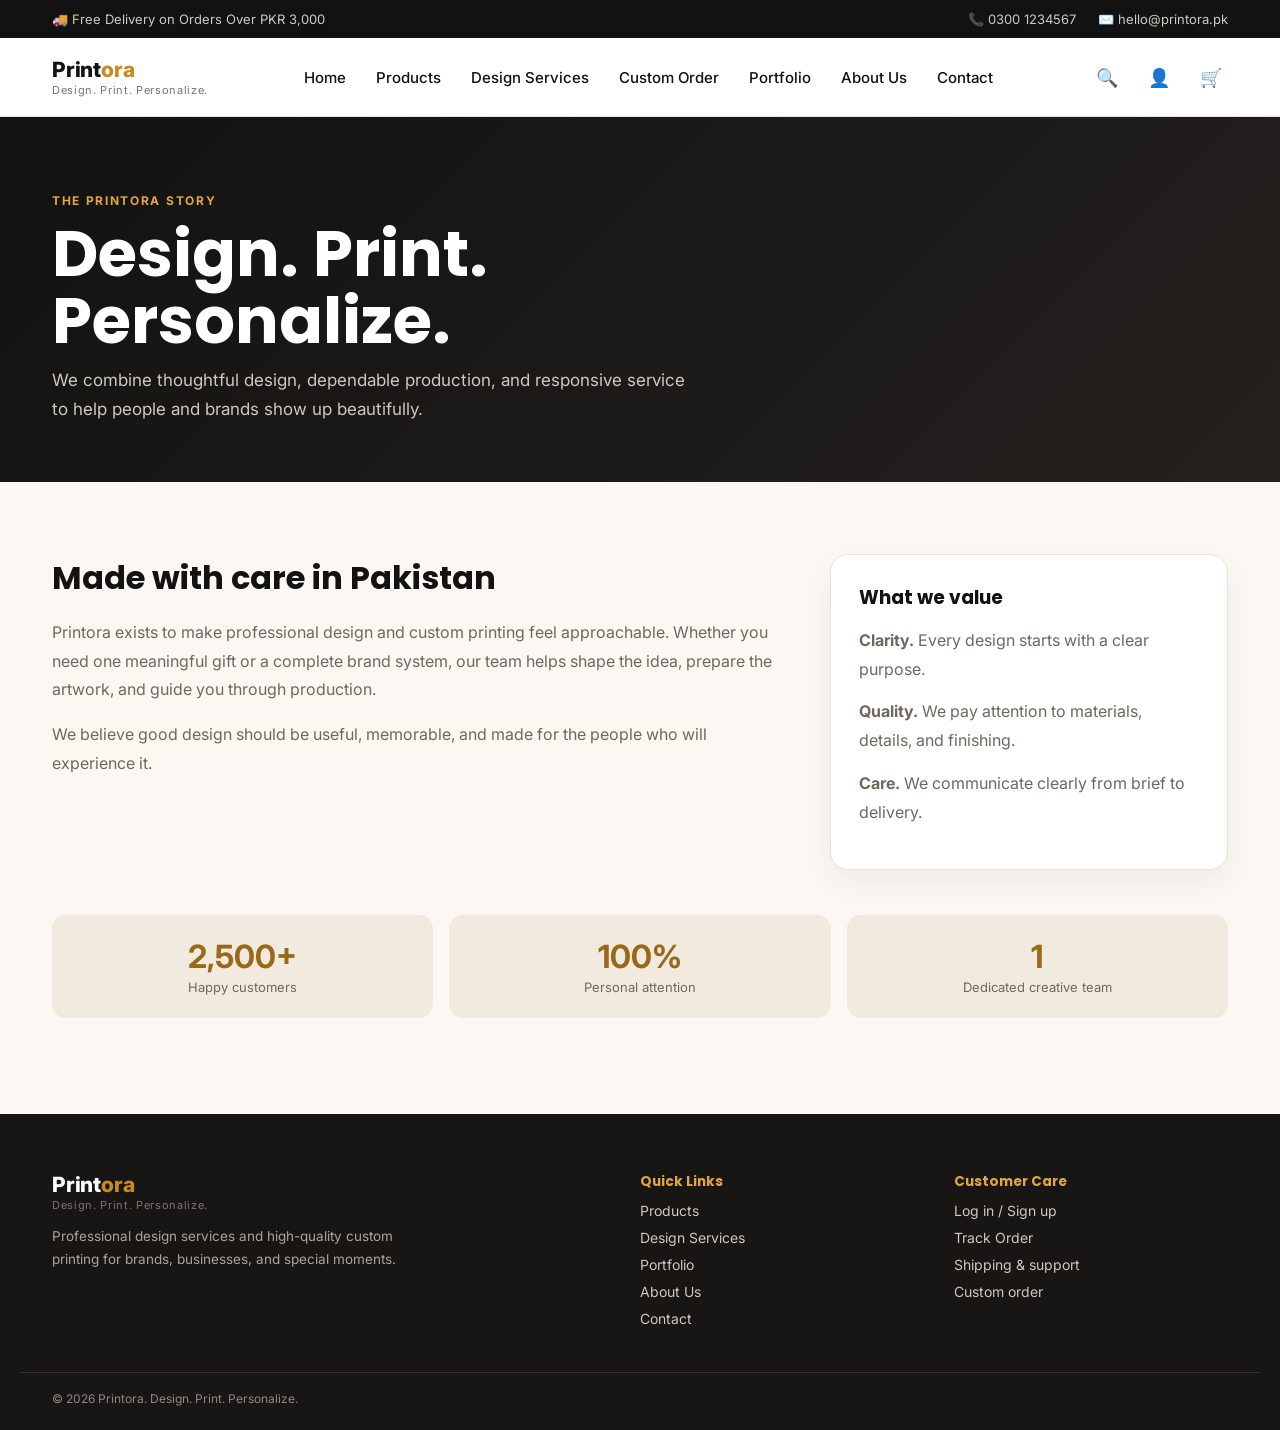
==== about.html @ 0c88cbbe "Initial commit" ====
<!doctype html><html lang="en"><head><meta charset="UTF-8"><meta name="viewport" content="width=device-width, initial-scale=1.0"><meta name="description" content="Learn about Printora and our approach to design, printing, and personalized products."><title>About Us | Printora</title><link rel="stylesheet" href="styles.css"></head><body><div class="topbar"><div class="wrap"><div>🚚 Free Delivery on Orders Over PKR 3,000</div><div class="right"><a href="tel:+923001234567">📞 0300 1234567</a><a href="mailto:hello@printora.pk">✉️ hello@printora.pk</a></div></div></div>
<header><div class="wrap header-inner"><a class="brand" href="index.html"><div class="name">Print<span class="accent">ora</span></div><div class="tag">Design. Print. Personalize.</div></a><nav class="mainnav" id="mainNav"><a href="index.html">Home</a><a href="products.html">Products</a><a href="services.html">Design Services</a><a href="index.html#custom-order">Custom Order</a><a href="portfolio.html">Portfolio</a><a href="about.html">About Us</a><a href="contact.html">Contact</a></nav><div class="header-icons"><a class="icon-btn" href="products.html" aria-label="Browse products">🔍</a><a class="icon-btn" href="account.html" aria-label="Account">👤</a><a class="icon-btn" href="index.html#cartDrawer" aria-label="Cart">🛒</a></div><button class="hamburger" type="button" id="hamburgerBtn" aria-label="Open menu" aria-expanded="false" aria-controls="mainNav">☰</button></div></header><main><section class="page-hero"><div class="wrap"><span class="eyebrow">The Printora story</span><h1>Design. Print. Personalize.</h1><p>We combine thoughtful design, dependable production, and responsive service to help people and brands show up beautifully.</p></div></section><section class="page-content"><div class="wrap"><div class="about-layout"><div><h2>Made with care in Pakistan</h2><p>Printora exists to make professional design and custom printing feel approachable. Whether you need one meaningful gift or a complete brand system, our team helps shape the idea, prepare the artwork, and guide you through production.</p><p>We believe good design should be useful, memorable, and made for the people who will experience it.</p></div><div class="values-card"><h3>What we value</h3><p><strong>Clarity.</strong> Every design starts with a clear purpose.</p><p><strong>Quality.</strong> We pay attention to materials, details, and finishing.</p><p><strong>Care.</strong> We communicate clearly from brief to delivery.</p></div></div><div class="stats-row"><div><strong>2,500+</strong><span>Happy customers</span></div><div><strong>100%</strong><span>Personal attention</span></div><div><strong>1</strong><span>Dedicated creative team</span></div></div></div></section></main><footer><div class="wrap footer-grid"><div><a class="brand" href="index.html"><div class="name">Print<span class="accent">ora</span></div><div class="tag">Design. Print. Personalize.</div></a><p>Professional design services and high-quality custom printing for brands, businesses, and special moments.</p></div><div><h4>Quick Links</h4><a href="products.html">Products</a><a href="services.html">Design Services</a><a href="portfolio.html">Portfolio</a><a href="about.html">About Us</a><a href="contact.html">Contact</a></div><div><h4>Customer Care</h4><a href="account.html">Log in / Sign up</a><a href="track-order.html">Track Order</a><a href="contact.html">Shipping & support</a><a href="index.html#custom-order">Custom order</a></div></div><div class="wrap footer-bottom">© 2026 Printora. Design. Print. Personalize.</div></footer><script src="nav.js" defer></script><script src="script.js" defer></script></body></html>
---- styles.css ----
@import url('https://fonts.googleapis.com/css2?family=Poppins:wght@500;600;700;800&family=Inter:wght@400;500;600&display=swap');

  :root{
    --black:#121212;
    --black-soft:#1c1a17;
    --gold:#E3A63E;
    --gold-deep:#C98A1F;
    --cream:#FBF8F3;
    --panel:#F3EFE8;
    --grey:#7A756C;
    --line:#E7E1D6;
    --green:#1E9E6B;
    --orange:#F0782E;
  }
  *{box-sizing:border-box;}
  body{margin:0;background:var(--cream);color:var(--black);font-family:'Inter',sans-serif;-webkit-font-smoothing:antialiased;}
  h1,h2,h3,h4,.display{font-family:'Poppins',sans-serif;margin:0;font-weight:700;}
  a{text-decoration:none;color:inherit;}
  img{max-width:100%;display:block;}
  .wrap{max-width:1240px;margin:0 auto;padding:0 32px;}
  ul{list-style:none;margin:0;padding:0;}

  /* --- placeholder "photo" surface: used everywhere a real product photo would sit --- */
  .photo{
    background:
      radial-gradient(circle at 30% 20%, rgba(227,166,62,0.10), transparent 60%),
      repeating-linear-gradient(135deg, rgba(18,18,18,0.045) 0 2px, transparent 2px 16px),
      #EFE9DD;
    display:flex;align-items:center;justify-content:center;
    position:relative; overflow:hidden;
  }
  .photo .emoji{font-size:44%;filter:drop-shadow(0 6px 10px rgba(0,0,0,0.18));}
  .photo svg{width:46%;height:46%;filter:drop-shadow(0 6px 10px rgba(0,0,0,0.18));}
  .photo img{width:100%;height:100%;object-fit:cover;display:block;}
  .ci-photo svg{width:60%;height:60%;}
  .ci-photo img{width:100%;height:100%;object-fit:cover;border-radius:10px;}
  .sr-item .sr-icon svg{width:20px;height:20px;vertical-align:-4px;margin-right:6px;}
  .sr-item .sr-icon img{width:20px;height:20px;object-fit:cover;border-radius:4px;vertical-align:-4px;margin-right:6px;}
  .photo-credit{position:absolute;bottom:2px;right:4px;font-size:8px;color:rgba(0,0,0,0.35);background:rgba(255,255,255,0.6);padding:0 3px;border-radius:3px;}

  .btn{display:inline-flex;align-items:center;gap:8px;padding:14px 26px;border-radius:30px;font-weight:600;font-size:15px;font-family:'Inter';cursor:pointer;border:2px solid transparent;transition:transform .15s ease,opacity .15s ease;}
  .btn:active{transform:translateY(1px);}
  .btn-gold{background:var(--gold);color:var(--black);}
  .btn-gold:hover{background:var(--gold-deep);}
  .btn-ghost-dark{border-color:rgba(255,255,255,0.7);color:#fff;}
  .btn-ghost-dark:hover{background:rgba(255,255,255,0.12);}
  .btn-line{border-color:var(--black);color:var(--black); padding:11px 22px; border-radius:8px; font-size:14px;}
  .btn-line:hover{background:var(--black);color:#fff;}

  /* ---------- top utility bar ---------- */
  .topbar{background:var(--black);color:#cfcac0;font-size:13px;}
  .topbar .wrap{display:flex;justify-content:space-between;align-items:center;height:38px;}
  .topbar .left{display:flex;gap:6px;align-items:center;}
  .topbar .right{display:flex;gap:22px;align-items:center;}
  .topbar .right .social{display:flex;gap:12px;margin-left:6px;}
  .topbar .right span{opacity:.9;}

  /* ---------- header ---------- */
  header{background:#fff;border-bottom:1px solid var(--line);position:sticky;top:0;z-index:40;}
  .header-inner{display:flex;align-items:center;justify-content:space-between;height:78px;}
  .brand .name{font-size:21px;font-weight:800;letter-spacing:-0.01em;}
  .brand .name .accent{color:var(--gold-deep);}
  .brand .tag{font-size:11px;color:var(--grey);letter-spacing:0.06em;margin-top:1px;}
  nav.mainnav{display:flex;gap:30px;align-items:center;font-size:15px;font-weight:500;}
  nav.mainnav a.active{color:var(--gold-deep);padding-bottom:22px;border-bottom:2px solid var(--gold-deep);}
  nav.mainnav a:hover{color:var(--gold-deep);}
  .header-icons{display:flex;gap:18px;align-items:center;font-size:18px;}
  .icon-btn{background:none;border:none;font-size:18px;cursor:pointer;padding:6px;font-family:inherit;position:relative;color:var(--black);}
  .cart-dot{position:relative;}
  #cartCount{position:absolute;top:-4px;right:-6px;background:var(--gold);color:var(--black);font-size:10px;font-weight:700;min-width:16px;height:16px;padding:0 3px;border-radius:50%;display:flex;align-items:center;justify-content:center;font-family:'Inter';}
  .hamburger{display:none;background:none;border:2px solid var(--black);border-radius:8px;width:38px;height:38px;font-size:17px;cursor:pointer;}

  /* ---------- mobile nav drawer ---------- */
  nav.mainnav.mobile-open{display:flex;flex-direction:column;position:absolute;top:100%;left:0;right:0;background:#fff;padding:18px 32px 26px;border-bottom:1px solid var(--line);gap:16px;box-shadow:0 12px 24px rgba(0,0,0,0.08);}
  nav.mainnav.mobile-open a.active{border-bottom:none;padding-bottom:0;}

  /* ---------- search overlay ---------- */
  .search-overlay{position:fixed;inset:0;background:rgba(18,18,18,0.55);z-index:70;display:none;align-items:flex-start;justify-content:center;padding-top:12vh;}
  .search-overlay.open{display:flex;}
  .search-box{background:#fff;border-radius:14px;padding:22px;width:min(560px,90vw);}
  .search-box input{width:100%;border:2px solid var(--line);border-radius:8px;padding:12px 14px;font-size:15px;font-family:'Inter';outline:none;}
  .search-box input:focus{border-color:var(--gold);}
  .search-results{margin-top:14px;max-height:260px;overflow-y:auto;}
  .search-results .sr-item{display:flex;justify-content:space-between;padding:10px 4px;border-bottom:1px solid var(--line);font-size:14px;}
  .search-results .sr-empty{color:var(--grey);font-size:13.5px;padding:10px 4px;}
  .search-close{float:right;background:none;border:none;font-size:20px;cursor:pointer;line-height:1;}

  /* ---------- user dropdown ---------- */
  .user-wrap{position:relative;}
  .user-dropdown{position:absolute;top:calc(100% + 12px);right:0;background:#fff;border:1px solid var(--line);border-radius:10px;box-shadow:0 12px 24px rgba(0,0,0,0.1);width:170px;padding:8px;display:none;z-index:60;}
  .user-dropdown.open{display:block;}
  .user-dropdown a{display:block;padding:9px 10px;border-radius:6px;font-size:14px;}
  .user-dropdown a:hover{background:var(--panel);}

  /* ---------- cart drawer ---------- */
  .cart-overlay-bg{position:fixed;inset:0;background:rgba(18,18,18,0.5);z-index:70;opacity:0;pointer-events:none;transition:opacity .2s ease;}
  .cart-overlay-bg.open{opacity:1;pointer-events:auto;}
  .cart-drawer{position:fixed;top:0;right:0;bottom:0;width:min(380px,92vw);background:#fff;z-index:71;transform:translateX(100%);transition:transform .25s ease;display:flex;flex-direction:column;}
  .cart-drawer.open{transform:translateX(0);}
  .cart-head{display:flex;justify-content:space-between;align-items:center;padding:20px 22px;border-bottom:1px solid var(--line);}
  .cart-head h3{font-size:18px;}
  .cart-close{background:none;border:none;font-size:20px;cursor:pointer;}
  .cart-body{flex:1;overflow-y:auto;padding:16px 22px;}
  .cart-empty{color:var(--grey);font-size:14px;text-align:center;margin-top:40px;}
  .cart-item{display:flex;gap:12px;padding:14px 0;border-bottom:1px solid var(--line);align-items:center;}
  .cart-item .ci-photo{width:52px;height:52px;border-radius:10px;flex:none;}
  .cart-item .ci-photo .emoji{font-size:22px;}
  .cart-item .ci-info{flex:1;}
  .cart-item .ci-info h4{font-size:13.5px;margin-bottom:3px;}
  .cart-item .ci-info .ci-price{font-size:12.5px;color:var(--gold-deep);font-weight:700;font-family:'Poppins';}
  .qty-ctrl{display:flex;align-items:center;gap:8px;margin-top:6px;}
  .qty-ctrl button{width:22px;height:22px;border-radius:50%;border:1px solid var(--black);background:none;cursor:pointer;font-size:13px;line-height:1;}
  .qty-ctrl span{font-size:13px;min-width:14px;text-align:center;}
  .ci-remove{background:none;border:none;color:var(--grey);cursor:pointer;font-size:16px;}
  .cart-foot{border-top:1px solid var(--line);padding:18px 22px 22px;}
  .cart-subtotal{display:flex;justify-content:space-between;font-size:15px;font-weight:700;margin-bottom:14px;font-family:'Poppins';}

  .add-cart-btn{width:100%;margin-top:8px;background:var(--black);color:#fff;border:none;border-radius:8px;padding:9px 0;font-size:12.5px;font-weight:600;cursor:pointer;font-family:'Inter';}
  .add-cart-btn:hover{background:var(--gold-deep);}

  .toast{position:fixed;bottom:96px;right:24px;background:var(--black);color:#fff;padding:13px 20px;border-radius:10px;font-size:13.5px;z-index:80;opacity:0;transform:translateY(10px);transition:opacity .2s ease,transform .2s ease;pointer-events:none;}
  .toast.show{opacity:1;transform:translateY(0);}

  .carousel-arrows{display:flex;gap:10px;}
  .carousel-arrows .arrow-btn{background:none;cursor:pointer;}
  .carousel-arrows .arrow-btn:hover{background:var(--black);color:#fff;}

  /* ---------- hero ---------- */
  .hero{background:var(--black);color:#fff;}
  .hero-inner{display:grid;grid-template-columns:1fr 1.05fr;gap:40px;align-items:center;padding:64px 0;}
  .hero h1{font-size:clamp(38px,4.6vw,54px);line-height:1.08;}
  .hero h1 .script{font-family:'Poppins';font-style:italic;font-weight:600;color:var(--gold);display:block;}
  .hero h1 .gold{color:var(--gold);}
  .hero p.lede{color:#c6c1b8;font-size:16px;line-height:1.65;max-width:46ch;margin:20px 0 30px;}
  .hero-actions{display:flex;gap:14px;flex-wrap:wrap;margin-bottom:30px;}
  .trust-row{display:flex;align-items:center;gap:14px;}
  .avatars{display:flex;}
  .avatars span{width:34px;height:34px;border-radius:50%;border:2px solid var(--black);background:linear-gradient(135deg,#8a8578,#4d4a42);margin-left:-10px;display:flex;align-items:center;justify-content:center;font-size:14px;}
  .avatars span:first-child{margin-left:0;}
  .trust-text{font-size:13px;color:#c6c1b8;line-height:1.4;}
  .trust-text b{color:#fff;}

  .hero-collage{position:relative;height:400px;}
  .hero-collage .item{position:absolute;border-radius:14px;box-shadow:0 14px 30px rgba(0,0,0,0.35);}
  .hc1{width:34%;height:78%;left:2%;top:10%;transform:rotate(-3deg);}
  .hc2{width:30%;height:44%;right:4%;top:0;transform:rotate(2deg);}
  .hc3{width:26%;height:34%;left:16%;bottom:0;transform:rotate(3deg);}
  .hc4{width:30%;height:50%;right:2%;bottom:2%;transform:rotate(-2deg);}

  /* ---------- section shells ---------- */
  section{padding:70px 0;}
  .section-head{text-align:center;margin-bottom:40px;position:relative;}
  .section-head h2{font-size:clamp(26px,3vw,34px);display:inline-block;position:relative;padding-bottom:14px;}
  .section-head h2::after{content:"";position:absolute;left:50%;bottom:0;transform:translateX(-50%);width:46px;height:3px;background:var(--gold);}
  .section-head.left{text-align:left;}
  .section-head.left h2::after{left:0;transform:none;}
  .row-between{display:flex;justify-content:space-between;align-items:center;margin-bottom:30px;flex-wrap:wrap;gap:14px;}

  /* ---------- categories ---------- */
  .cat-scroll{display:flex;gap:20px;overflow-x:auto;scroll-snap-type:x mandatory;scrollbar-width:none;}
  .cat-scroll::-webkit-scrollbar{display:none;}
  .cat-item{text-align:center;flex:0 0 130px;scroll-snap-align:start;cursor:pointer;}
  .cat-item .photo{width:100%;aspect-ratio:1/1;border-radius:16px;margin-bottom:12px;border:1px solid var(--line);}
  .cat-item .label{font-size:14px;font-weight:600;}
  .dots{display:flex;justify-content:center;gap:7px;margin-top:30px;}
  .dots span{width:7px;height:7px;border-radius:50%;background:var(--line);cursor:pointer;display:block;}
  .dots span.on{background:var(--gold-deep);width:20px;border-radius:4px;}

  /* ---------- best sellers ---------- */
  .best{background:var(--panel);}
  .prod-scroll{display:flex;gap:18px;overflow-x:auto;scroll-snap-type:x mandatory;scrollbar-width:none;}
  .prod-scroll::-webkit-scrollbar{display:none;}
  .prod-card{background:#fff;border-radius:14px;overflow:hidden;border:1px solid var(--line);position:relative;flex:0 0 200px;scroll-snap-align:start;}
  .prod-card .photo{aspect-ratio:1/1;}
  .badge{position:absolute;top:10px;left:10px;font-size:10.5px;font-weight:700;color:#fff;padding:4px 9px;border-radius:20px;letter-spacing:0.02em;}
  .badge.orange{background:var(--orange);}
  .badge.green{background:var(--green);}
  .prod-info{padding:14px 14px 16px;}
  .prod-info h4{font-size:14.5px;font-weight:600;margin-bottom:3px;}
  .prod-info .sub{font-size:12px;color:var(--grey);margin-bottom:8px;}
  .prod-info .price{font-family:'Poppins';font-weight:700;color:var(--gold-deep);font-size:15px;}
  .arrow-btn{width:38px;height:38px;border-radius:50%;border:1.5px solid var(--black);display:flex;align-items:center;justify-content:center;font-size:16px;}

  /* ---------- services ---------- */
  .svc-grid{display:grid;grid-template-columns:repeat(4,1fr);gap:20px;}
  .svc-card{border:1px solid var(--line);border-radius:14px;padding:26px 20px;text-align:center;background:#fff;}
  .svc-card .ic{width:52px;height:52px;border-radius:50%;background:var(--panel);display:flex;align-items:center;justify-content:center;font-size:24px;margin:0 auto 16px;}
  .svc-card h4{font-size:15.5px;margin-bottom:5px;}
  .svc-card p{font-size:12.5px;color:var(--grey);line-height:1.4;}
  .center-btn{text-align:center;margin-top:36px;}

  /* ---------- how it works + promo ---------- */
  .how-wrap{background:var(--panel);}
  .how-grid{display:grid;grid-template-columns:1.7fr 1fr;gap:34px;align-items:stretch;}
  .steps{display:flex;justify-content:space-between;position:relative;}
  .steps::before{content:"";position:absolute;top:26px;left:26px;right:26px;height:2px;background-image:linear-gradient(to right, var(--grey) 0 6px, transparent 6px 14px);background-size:14px 2px;opacity:.5;}
  .step{position:relative;text-align:center;width:19%;}
  .step .circ{width:52px;height:52px;border-radius:50%;background:#fff;border:2px solid var(--black);display:flex;align-items:center;justify-content:center;font-size:20px;margin:0 auto 14px;position:relative;z-index:1;}
  .step h4{font-size:13.5px;margin-bottom:4px;}
  .step p{font-size:11.5px;color:var(--grey);line-height:1.35;}

  .promo{background:var(--black);color:#fff;border-radius:16px;padding:30px;display:flex;flex-direction:column;justify-content:space-between;position:relative;overflow:hidden;}
  .promo .eyebrow{font-size:13px;color:var(--gold);font-weight:600;margin-bottom:6px;}
  .promo h3{font-size:24px;line-height:1.15;margin-bottom:14px;}
  .promo .photo{height:110px;border-radius:12px;margin:10px 0 18px;}
  .code{display:inline-block;border:1.5px dashed var(--gold);color:var(--gold);font-family:'Poppins';font-weight:700;font-size:13px;padding:8px 16px;border-radius:8px;margin-bottom:14px;}

  /* ---------- testimonials ---------- */
  .testi-grid{display:grid;grid-template-columns:repeat(3,1fr);gap:24px;}
  .testi-card{background:#fff;border:1px solid var(--line);border-radius:14px;padding:26px;}
  .stars{color:var(--gold);font-size:14px;letter-spacing:2px;margin-bottom:14px;}
  .testi-card p{font-size:14.5px;line-height:1.6;color:#3a3730;margin-bottom:18px;}
  .who{display:flex;align-items:center;gap:12px;}
  .who .av{width:38px;height:38px;border-radius:50%;background:linear-gradient(135deg,#e7c98a,#b98a3d);}
  .who .n{font-size:13.5px;font-weight:600;}
  .who .l{font-size:12px;color:var(--grey);}

  /* ---------- trust strip ---------- */
  .trust-strip{border-top:1px solid var(--line);border-bottom:1px solid var(--line);padding:34px 0;}
  .trust-grid{display:grid;grid-template-columns:repeat(4,1fr);gap:20px;}
  .trust-item{display:flex;gap:14px;align-items:flex-start;}
  .trust-item .ic{font-size:24px;}
  .trust-item h4{font-size:14.5px;margin-bottom:3px;}
  .trust-item p{font-size:12px;color:var(--grey);}

  /* ---------- footer ---------- */
  footer{background:var(--black);color:#c6c1b8;padding:60px 0 26px;font-size:13.5px;}
  .foot-grid{display:grid;grid-template-columns:1.3fr 1fr 1fr 1fr 1.2fr;gap:30px;margin-bottom:40px;}
  .foot-grid h4{color:#fff;font-size:14.5px;margin-bottom:16px;font-family:'Poppins';}
  .foot-grid a{display:block;margin-bottom:9px;color:#c6c1b8;}
  .foot-grid a:hover{color:var(--gold);}
  .foot-brand .name{color:#fff;font-size:19px;font-weight:800;margin-bottom:4px;}
  .foot-brand .tag{font-size:11px;color:#8f8a80;margin-bottom:14px;}
  .foot-brand p{line-height:1.6;color:#a29d92;margin-bottom:16px;}
  .foot-social{display:flex;gap:12px;}
  .foot-social span{width:32px;height:32px;border-radius:50%;background:#242119;display:flex;align-items:center;justify-content:center;}
  .news-input{display:flex;margin-top:10px;}
  .news-input input{flex:1;border:none;padding:11px 14px;border-radius:8px 0 0 8px;font-family:'Inter';font-size:13px;}
  .news-input button{border:none;background:var(--gold);color:var(--black);font-weight:700;padding:0 18px;border-radius:0 8px 8px 0;cursor:pointer;}
  .foot-bottom{border-top:1px solid #2a2720;padding-top:20px;display:flex;justify-content:space-between;flex-wrap:wrap;gap:12px;color:#8f8a80;font-size:12.5px;}
  .pay-icons{display:flex;gap:10px;}
  .pay-icons span{background:#242119;padding:5px 10px;border-radius:5px;font-size:11px;}

  .wa-fab{position:fixed;right:24px;bottom:24px;z-index:50;width:58px;height:58px;border-radius:50%;background:#25D366;display:flex;align-items:center;justify-content:center;box-shadow:0 8px 20px rgba(0,0,0,0.3);}
  .wa-fab svg{width:28px;height:28px;}

  @media (max-width:980px){
    nav.mainnav{display:none;}
    .hamburger{display:block;}
    .hero-inner{grid-template-columns:1fr;}
    .hero-collage{height:280px;}
    .svc-grid{grid-template-columns:repeat(2,1fr);}
    .how-grid{grid-template-columns:1fr;}
    .steps{flex-wrap:wrap;gap:18px;}
    .steps::before{display:none;}
    .step{width:45%;}
    .testi-grid{grid-template-columns:1fr;}
    .trust-grid{grid-template-columns:repeat(2,1fr);}
    .foot-grid{grid-template-columns:repeat(2,1fr);}
  }


/* ---------- optimization and accessibility refinements ---------- */
html { scroll-behavior: smooth; }
body { min-width: 320px; overflow-x: hidden; }
button, input { font: inherit; }
button:focus-visible, a:focus-visible, input:focus-visible { outline: 3px solid rgba(227,166,62,.65); outline-offset: 3px; }
header { backdrop-filter: blur(12px); background: rgba(255,255,255,.96); }
section, .trust-strip { scroll-margin-top: 84px; }
.photo { isolation: isolate; }
.photo img { aspect-ratio: 1 / 1; }
.prod-scroll { overscroll-behavior-inline: contain; }
.prod-card { display: flex; flex-direction: column; }
.prod-card .prod-info { display: flex; flex-direction: column; flex: 1; }
.prod-info .price { margin-top: auto; }
.add-cart-btn { transition: background-color .18s ease, transform .18s ease; }
.add-cart-btn:active { transform: translateY(1px); }
.sr-item { width: 100%; border: 0; background: transparent; color: inherit; text-align: left; align-items: center; cursor: pointer; }
.sr-item strong { color: var(--gold-deep); white-space: nowrap; }
.sr-icon { display: inline-flex; align-items: center; min-width: 0; }
.sr-icon img, .sr-icon svg { flex: 0 0 auto; }
.form-message { font-size: 12.5px; margin-top: 8px; min-height: 16px; }
.form-message.error { color: #e0664f; }
.form-message.success { color: #8fd6ae; }
.cart-drawer[aria-hidden="true"] { visibility: hidden; }
.cart-drawer.open[aria-hidden="false"] { visibility: visible; }
@media (max-width: 980px) {
  .wrap { padding-inline: 24px; }
  .topbar .right { gap: 10px; }
  .hero-inner { padding-block: 48px; }
  .hero-collage { max-width: 620px; width: 100%; margin-inline: auto; }
}
@media (max-width: 680px) {
  section { padding: 52px 0; }
  .wrap { padding-inline: 18px; }
  .topbar .wrap { height: auto; min-height: 38px; padding-block: 8px; }
  .topbar .right { display: none; }
  .header-inner { height: 68px; }
  .header-icons { gap: 8px; }
  .brand .tag { font-size: 10px; }
  .hero h1 { font-size: clamp(34px, 11vw, 48px); }
  .hero p.lede { font-size: 14px; }
  .hero-actions { align-items: stretch; }
  .hero-actions .btn { width: 100%; justify-content: center; }
  .hero-collage { height: 230px; }
  .svc-grid, .trust-grid, .foot-grid { grid-template-columns: 1fr; }
  .steps { display: grid; grid-template-columns: 1fr 1fr; }
  .step { width: auto; }
  .step:last-child { grid-column: 1 / -1; max-width: 50%; margin-inline: auto; }
  .section-head h2 { font-size: 27px; }
  .row-between > div:last-child { width: 100%; justify-content: space-between; }
  .row-between .btn-line { flex: 1; text-align: center; }
  .testi-grid { gap: 14px; }
  .testi-card { padding: 20px; }
  .promo { padding: 24px; }
  .foot-bottom { flex-direction: column; }
  .pay-icons { flex-wrap: wrap; }
  .wa-fab { right: 16px; bottom: 16px; width: 52px; height: 52px; }
}
@media (prefers-reduced-motion: reduce) {
  *, *::before, *::after { scroll-behavior: auto !important; transition-duration: .01ms !important; animation-duration: .01ms !important; }
}


/* ---------- custom product designer ---------- */
.section-lede { max-width: 58ch; margin: 14px auto 0; color: var(--grey); line-height: 1.6; font-size: 14px; }
.designer-section { background: #fff; }
.designer-grid { display: grid; grid-template-columns: minmax(0, 1.1fr) minmax(320px, .9fr); gap: 28px; align-items: stretch; }
.designer-preview-panel, .designer-controls { border: 1px solid var(--line); border-radius: 16px; background: var(--cream); }
.designer-preview-panel { padding: 18px; }
.designer-preview-head { display: flex; justify-content: space-between; gap: 16px; align-items: center; margin-bottom: 14px; font: 700 14px 'Poppins', sans-serif; }
.designer-preview-head span:last-child { color: var(--grey); font: 500 12px 'Inter', sans-serif; }
.designer-stage { position: relative; min-height: 420px; display: grid; place-items: center; overflow: hidden; border-radius: 12px; background: radial-gradient(circle at 50% 35%, #fff 0 22%, #f2eadc 72%); }
.designer-stage::after { content: ''; position: absolute; inset: auto 15% 12%; height: 24px; border-radius: 50%; background: rgba(18,18,18,.12); filter: blur(14px); }
.designer-stage > img { width: min(76%, 420px); max-height: 360px; object-fit: contain; mix-blend-mode: multiply; position: relative; z-index: 1; }
.designer-artboard { position: absolute; z-index: 2; left: 50%; top: 48%; width: 28%; min-width: 110px; max-width: 150px; min-height: 100px; transform: translate(-50%, -50%); display: flex; flex-direction: column; align-items: center; justify-content: center; gap: 8px; text-align: center; overflow: hidden; pointer-events: none; }
.designer-text-preview { max-width: 100%; color: #121212; font: 800 clamp(11px, 2.2vw, 19px)/1.05 'Poppins', sans-serif; overflow-wrap: anywhere; text-shadow: 0 1px 1px rgba(255,255,255,.35); }
.designer-logo { display: block; width: 54%; max-height: 58px; object-fit: contain; }
.designer-help { margin: 12px 2px 0; color: var(--grey); font-size: 12px; line-height: 1.5; }
.designer-controls { padding: 24px; display: flex; flex-direction: column; gap: 18px; }
.designer-control-group { display: grid; gap: 8px; }
.designer-control-group label { font: 700 14px 'Poppins', sans-serif; }
.designer-control-group input[type='text'], .designer-control-group select, .designer-control-group input[type='file'] { width: 100%; border: 1px solid var(--line); border-radius: 9px; background: #fff; color: var(--black); padding: 12px 13px; }
.designer-control-group input[type='file'] { padding: 9px; font-size: 13px; }
.designer-control-group small { color: var(--grey); font-size: 12px; }
.designer-field-meta { display: flex; justify-content: space-between; color: var(--grey); font-size: 12px; }
.color-row { display: flex; align-items: center; gap: 10px; }
.color-row input[type='color'] { width: 44px; height: 36px; border: 1px solid var(--line); border-radius: 8px; background: #fff; padding: 3px; cursor: pointer; }
.color-row span { color: var(--grey); font: 600 13px 'Poppins', sans-serif; text-transform: uppercase; }
.designer-actions { display: flex; gap: 10px; margin-top: auto; }
.designer-actions .btn { flex: 1; justify-content: center; }
@media (max-width: 760px) {
  .designer-grid { grid-template-columns: 1fr; }
  .designer-stage { min-height: 320px; }
  .designer-stage > img { width: min(78%, 330px); max-height: 270px; }
  .designer-artboard { width: 30%; }
}
@media (max-width: 420px) {
  .designer-preview-panel, .designer-controls { padding: 14px; }
  .designer-preview-head { align-items: flex-start; flex-direction: column; gap: 4px; }
  .designer-stage { min-height: 270px; }
  .designer-actions { flex-direction: column-reverse; }
}


/* ---------- hero product image ---------- */
.hero-collage { height: 400px; border-radius: 18px; overflow: hidden; position: relative; box-shadow: 0 18px 42px rgba(0,0,0,.34); }
.hero-image { width: 100%; height: 100%; object-fit: cover; object-position: 62% center; display: block; }
.hero-image-badge { position: absolute; left: 18px; bottom: 18px; display: grid; gap: 3px; max-width: 190px; padding: 12px 14px; border-radius: 12px; background: rgba(18,18,18,.86); color: #fff; box-shadow: 0 8px 18px rgba(0,0,0,.25); }
.hero-image-badge strong { color: var(--gold); font: 700 13px 'Poppins', sans-serif; }
.hero-image-badge span { color: #e1ddd5; font-size: 11px; line-height: 1.35; }
@media (max-width: 680px) {
  .hero-collage { height: 280px; border-radius: 14px; }
  .hero-image { object-position: 65% center; }
  .hero-image-badge { left: 12px; bottom: 12px; }
}


/* ---------- multi-page storefront ---------- */
.brand { text-decoration:none; color:inherit; }
.page-hero { padding:72px 0 58px; background:linear-gradient(135deg,#121212 0%,#24211e 100%); color:#fff; }
.page-hero .eyebrow { color:var(--gold); text-transform:uppercase; letter-spacing:.14em; font-size:12px; font-weight:700; }
.page-hero h1 { max-width:760px; margin:12px 0 12px; font-size:clamp(34px,5vw,64px); line-height:1.04; }
.page-hero p { max-width:650px; margin:0; color:#cfc8bc; font-size:17px; line-height:1.7; }
.page-content { padding:72px 0 96px; background:var(--cream,#faf8f3); }
.filter-note { display:flex; justify-content:space-between; gap:20px; align-items:center; margin-bottom:28px; padding:18px 20px; background:#fff; border:1px solid #e9e2d7; border-radius:14px; }
.filter-note span { color:#6e685e; font-size:14px; }
.products-grid { display:grid; grid-template-columns:repeat(4,minmax(0,1fr)); gap:20px; }
.page-card .photo { aspect-ratio:1/1; }
.page-card .prod-info h3 { margin:0 0 6px; font-size:17px; }
.page-card .add-cart-btn { display:inline-flex; width:auto; padding:11px 14px; text-decoration:none; }
.cta-panel { margin-top:54px; padding:34px; border-radius:18px; background:#211f1d; color:#fff; }
.cta-panel h2 { margin:0 0 10px; font-size:28px; }
.cta-panel p { color:#cfc8bc; margin:0 0 18px; }
.service-page-grid { display:grid; grid-template-columns:repeat(4,minmax(0,1fr)); gap:20px; }
.service-page-grid .svc-card { min-height:220px; display:flex; flex-direction:column; align-items:flex-start; }
.service-page-grid .svc-card a { margin-top:auto; color:#9a6819; font-weight:700; text-decoration:none; }
.portfolio-grid { display:grid; grid-template-columns:repeat(2,minmax(0,1fr)); gap:24px; }
.portfolio-card { overflow:hidden; border-radius:18px; background:#fff; border:1px solid #e9e2d7; }
.portfolio-card img { width:100%; aspect-ratio:16/9; object-fit:cover; display:block; }
.portfolio-card div { padding:20px; }
.portfolio-card span { color:#9a6819; text-transform:uppercase; letter-spacing:.1em; font-size:11px; font-weight:700; }
.portfolio-card h3 { margin:8px 0; font-size:22px; }
.portfolio-card p { margin:0; color:#6e685e; line-height:1.6; }
.about-layout,.contact-grid { display:grid; grid-template-columns:1.3fr .7fr; gap:40px; align-items:start; }
.about-layout h2,.contact-details h2 { margin-top:0; font-size:32px; }
.about-layout p,.contact-details p { color:#6e685e; line-height:1.8; }
.values-card,.auth-card,.track-card { padding:28px; border-radius:18px; background:#fff; border:1px solid #e9e2d7; box-shadow:0 12px 28px rgba(48,39,28,.06); }
.values-card h3 { margin-top:0; }
.values-card p { margin:14px 0; }
.stats-row { display:grid; grid-template-columns:repeat(3,1fr); gap:16px; margin-top:45px; }
.stats-row div { padding:22px; text-align:center; border-radius:14px; background:#f0eadf; }
.stats-row strong { display:block; color:#9a6819; font-size:32px; }
.stats-row span { color:#6e685e; font-size:13px; }
.contact-form,.auth-card form,.track-card { display:grid; gap:10px; max-width:620px; }
.contact-form label,.auth-card label,.track-card label { font-weight:700; font-size:13px; margin-top:8px; }
.contact-form input,.contact-form textarea,.auth-card input,.track-card input { width:100%; box-sizing:border-box; border:1px solid #d8d0c4; border-radius:10px; padding:13px 14px; background:#fff; font:inherit; }
.contact-details { display:flex; flex-direction:column; gap:16px; }
.contact-details a:not(.btn) { color:#302b25; text-decoration:none; font-weight:700; }
.form-success,.track-result { padding:14px; border-radius:10px; color:#35683f; background:#edf7ee; }
.auth-card { max-width:460px; margin:auto; }
.auth-tabs { display:flex; gap:8px; margin-bottom:20px; }
.auth-tabs button { flex:1; padding:12px; border:0; border-bottom:2px solid #ddd5c9; background:none; font-weight:700; cursor:pointer; }
.auth-tabs button.active { color:#9a6819; border-color:#9a6819; }
.muted { color:#777064; font-size:12px; line-height:1.6; }
.track-card { max-width:560px; margin:auto; }
footer { background:#171615; color:#fff; padding:58px 0 24px; }
.footer-grid { display:grid; grid-template-columns:2fr 1fr 1fr; gap:40px; }
.footer-grid h4 { margin-top:0; color:var(--gold); }
.footer-grid p { color:#aaa49a; max-width:380px; line-height:1.7; }
.footer-grid > div > a:not(.brand) { display:block; color:#cfc8bc; text-decoration:none; margin:10px 0; font-size:14px; }
.footer-bottom { border-top:1px solid #35312d; margin-top:35px; padding-top:18px; color:#8f8980; font-size:12px; }
@media (max-width:900px) { .products-grid { grid-template-columns:repeat(3,minmax(0,1fr)); } .service-page-grid { grid-template-columns:repeat(2,minmax(0,1fr)); } }
@media (max-width:640px) { .page-hero { padding:52px 0 42px; } .page-content { padding:46px 0 64px; } .filter-note,.about-layout,.contact-grid { display:block; } .filter-note span { display:block; margin-top:8px; } .products-grid { grid-template-columns:repeat(2,minmax(0,1fr)); gap:12px; } .service-page-grid,.portfolio-grid { grid-template-columns:1fr; } .service-page-grid .svc-card { min-height:180px; } .stats-row { grid-template-columns:1fr; } .footer-grid { grid-template-columns:1fr 1fr; gap:24px; } .footer-grid > div:first-child { grid-column:1/-1; } .about-layout .values-card { margin-top:24px; } .contact-details { margin-top:35px; } }


/* ---------- mock checkout ---------- */
.checkout-grid { display:grid; grid-template-columns:minmax(0,1.2fr) minmax(300px,.8fr); gap:28px; align-items:start; }
.checkout-form,.order-summary { background:#fff; border:1px solid #e9e2d7; border-radius:18px; padding:28px; box-shadow:0 12px 28px rgba(48,39,28,.06); }
.checkout-form h2,.order-summary h2 { margin:0 0 18px; font-size:24px; }
.checkout-form h2:not(:first-child) { margin-top:30px; }
.checkout-form label { display:block; margin:10px 0 6px; font-size:13px; font-weight:700; }
.checkout-form input,.checkout-form textarea { box-sizing:border-box; width:100%; border:1px solid #d8d0c4; border-radius:10px; padding:13px 14px; background:#fff; font:inherit; }
.payment-options { display:grid; gap:10px; }
.payment-option { display:flex!important; align-items:flex-start; gap:10px; padding:14px; border:1px solid #ddd5c9; border-radius:10px; cursor:pointer; }
.payment-option:has(input:checked) { border-color:#c98a1f; background:#fffaf0; }
.payment-option input { width:auto; margin-top:3px; }
.payment-option span { display:grid; gap:3px; }
.payment-option small { color:#777064; font-weight:400; }
.mock-card-fields { margin-top:18px; }
.two-fields { display:grid; grid-template-columns:1fr 1fr; gap:12px; }
.checkout-status { min-height:20px; margin:14px 0 0; font-size:13px; }
.checkout-status.success { color:#35683f; }
.checkout-status.error { color:#a33c31; }
.summary-item { display:grid; grid-template-columns:52px minmax(0,1fr) auto; gap:10px; align-items:center; padding:12px 0; border-bottom:1px solid #eee8df; }
.summary-item img { width:52px; height:52px; object-fit:cover; border-radius:8px; background:#f3eee6; }
.summary-item div { display:grid; gap:4px; min-width:0; }
.summary-item strong { font-size:13px; overflow-wrap:anywhere; }
.summary-item span,.summary-item b { color:#777064; font-size:12px; }
.summary-total { display:flex; justify-content:space-between; align-items:center; margin:20px 0; padding-top:14px; border-top:2px solid #211f1d; }
.summary-total strong { color:#9a6819; font-size:20px; }
.order-success { display:grid; gap:4px; margin-bottom:12px; padding:14px; border-radius:10px; background:#edf7ee; color:#35683f; }
.order-success span { font-size:12px; }
@media (max-width:700px) { .checkout-grid { grid-template-columns:1fr; } .checkout-form,.order-summary { padding:20px; } }


/* ---------- admin dashboard ---------- */
.admin-shell { max-width:1200px; }
.admin-toolbar { display:flex; justify-content:space-between; align-items:flex-start; gap:20px; margin-bottom:24px; }
.admin-toolbar h2 { margin:0 0 6px; font-size:30px; }
.admin-stats { display:grid; grid-template-columns:repeat(4,1fr); gap:14px; margin-bottom:24px; }
.admin-stats div { padding:20px; border:1px solid #e9e2d7; border-radius:14px; background:#fff; }
.admin-stats span { display:block; color:#777064; font-size:12px; }
.admin-stats strong { display:block; color:#9a6819; font-size:26px; margin-top:7px; }
.admin-filters { display:flex; align-items:center; gap:12px; flex-wrap:wrap; margin-bottom:16px; }
.admin-filters label { font-size:13px; font-weight:700; }
.admin-filters select,.admin-filters input { border:1px solid #d8d0c4; border-radius:9px; padding:11px 12px; background:#fff; font:inherit; }
.admin-filters input { min-width:240px; }
.admin-status { color:#777064; font-size:13px; }
.admin-status.success { color:#35683f; }
.admin-status.error { color:#a33c31; }
.admin-table-wrap { overflow-x:auto; border:1px solid #e9e2d7; border-radius:16px; background:#fff; }
.admin-table { width:100%; min-width:920px; border-collapse:collapse; font-size:13px; }
.admin-table th { padding:14px 16px; text-align:left; background:#211f1d; color:#fff; font-size:11px; text-transform:uppercase; letter-spacing:.08em; }
.admin-table td { padding:15px 16px; border-bottom:1px solid #eee8df; vertical-align:top; }
.admin-table tr:last-child td { border-bottom:0; }
.admin-table td strong,.admin-table td small { display:block; }
.admin-table td small { margin-top:5px; color:#777064; line-height:1.45; }
.order-line { display:block; margin-bottom:5px; }
.payment-pill { display:inline-block; padding:4px 7px; border-radius:20px; background:#edf7ee; color:#35683f; font-size:11px; }
.status-select { border:1px solid #d8d0c4; border-radius:7px; padding:7px; background:#fff; text-transform:capitalize; }
.table-action { border:0; border-radius:7px; padding:8px 10px; cursor:pointer; font-weight:700; }
.table-action.danger { color:#a33c31; background:#fff0ee; }
.table-empty { padding:36px!important; text-align:center; color:#777064; }
@media (max-width:760px) { .admin-toolbar { display:block; } .admin-toolbar .btn { margin-top:16px; } .admin-stats { grid-template-columns:repeat(2,1fr); } .admin-filters input { min-width:0; flex:1; } }


/* ---------- authentication and order history ---------- */
.account-layout { display:grid; grid-template-columns:minmax(300px,.8fr) minmax(0,1.2fr); gap:24px; align-items:start; }
.account-layout > .history-panel { grid-column:1/-1; }
.account-actions { display:flex; flex-wrap:wrap; gap:10px; margin-top:20px; }
.auth-status { min-height:20px; color:#a33c31; font-size:13px; }
.history-panel { padding:28px; border:1px solid #e9e2d7; border-radius:18px; background:#fff; }
.history-card { display:grid; grid-template-columns:1.1fr 1fr auto; gap:10px 18px; align-items:center; padding:18px 0; border-bottom:1px solid #eee8df; }
.history-card:last-child { border-bottom:0; }
.history-card strong,.history-card small { display:block; }
.history-card small { color:#777064; margin-top:5px; font-size:12px; }
.history-items { grid-column:1/-1; color:#6e685e; font-size:13px; }
.status-chip { justify-self:start; padding:5px 9px; border-radius:20px; background:#edf7ee; color:#35683f; text-transform:capitalize; font-size:12px; }
@media (max-width:700px) { .account-layout { grid-template-columns:1fr; } .history-card { grid-template-columns:1fr auto; } .history-card > strong:last-of-type { grid-column:2; grid-row:1; } }
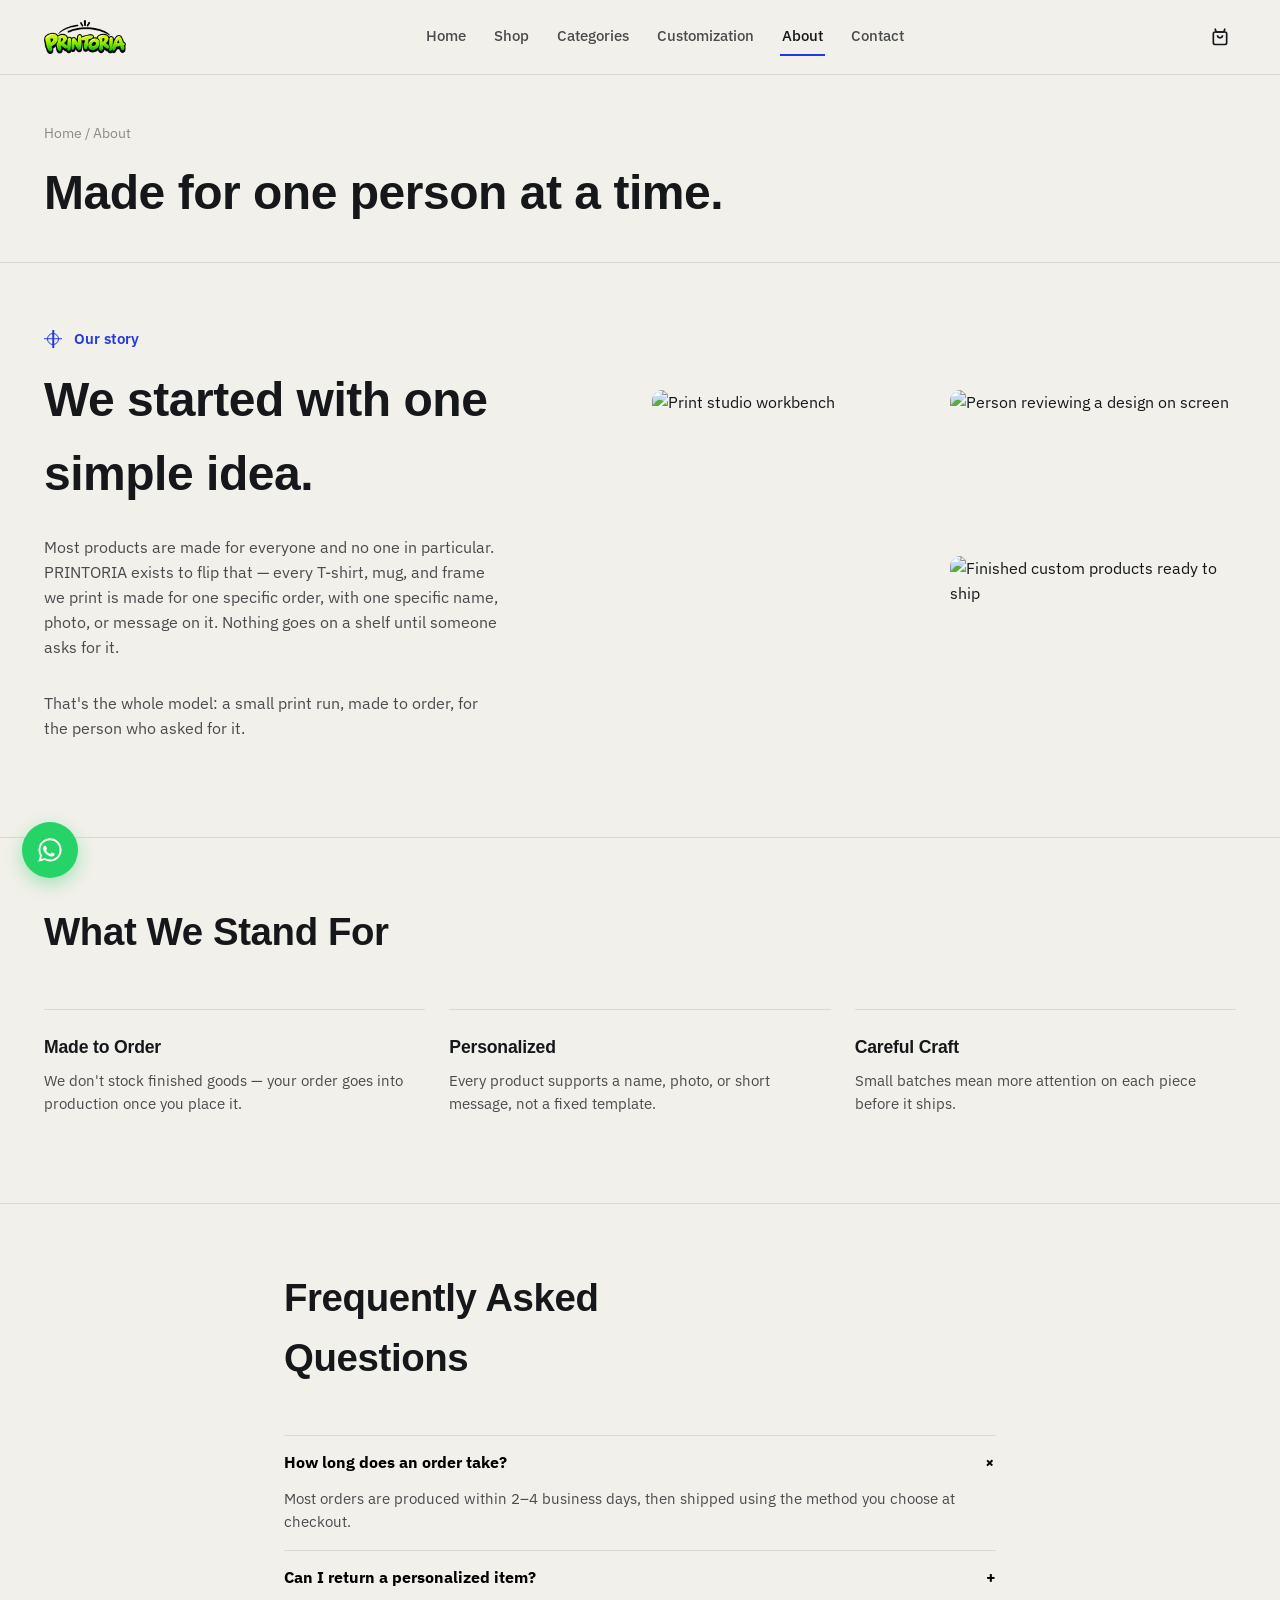
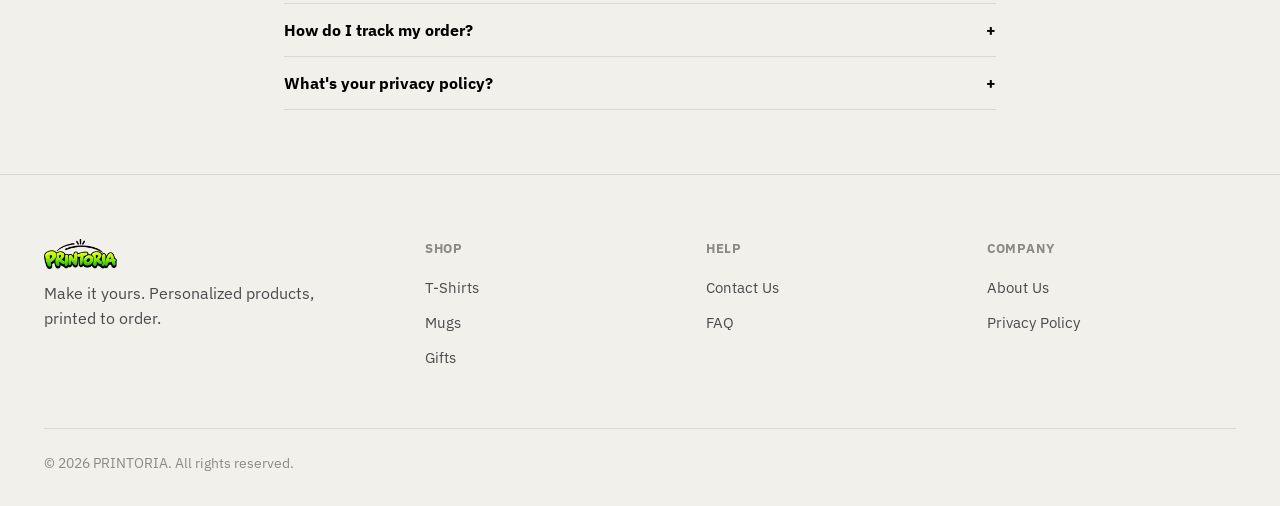
==== commit c6114e67: "update home, products tshirt page, add whatsapp." ====
--- a/about.html
+++ b/about.html
@@ -1,2 +1,158 @@
-<!doctype html><html lang="en"><head><meta charset="UTF-8"><meta name="viewport" content="width=device-width, initial-scale=1.0"><meta name="description" content="Learn about Printora and our approach to design, printing, and personalized products."><title>About Us | Printora</title><link rel="stylesheet" href="styles.css"></head><body><div class="topbar"><div class="wrap"><div>🚚 Free Delivery on Orders Over PKR 3,000</div><div class="right"><a href="tel:+923001234567">📞 0300 1234567</a><a href="mailto:hello@printora.pk">✉️ hello@printora.pk</a></div></div></div>
-<header><div class="wrap header-inner"><a class="brand" href="index.html"><div class="name">Print<span class="accent">ora</span></div><div class="tag">Design. Print. Personalize.</div></a><nav class="mainnav" id="mainNav"><a href="index.html">Home</a><a href="products.html">Products</a><a href="services.html">Design Services</a><a href="index.html#custom-order">Custom Order</a><a href="portfolio.html">Portfolio</a><a href="about.html">About Us</a><a href="contact.html">Contact</a></nav><div class="header-icons"><a class="icon-btn" href="products.html" aria-label="Browse products">🔍</a><a class="icon-btn" href="account.html" aria-label="Account">👤</a><a class="icon-btn" href="index.html#cartDrawer" aria-label="Cart">🛒</a></div><button class="hamburger" type="button" id="hamburgerBtn" aria-label="Open menu" aria-expanded="false" aria-controls="mainNav">☰</button></div></header><main><section class="page-hero"><div class="wrap"><span class="eyebrow">The Printora story</span><h1>Design. Print. Personalize.</h1><p>We combine thoughtful design, dependable production, and responsive service to help people and brands show up beautifully.</p></div></section><section class="page-content"><div class="wrap"><div class="about-layout"><div><h2>Made with care in Pakistan</h2><p>Printora exists to make professional design and custom printing feel approachable. Whether you need one meaningful gift or a complete brand system, our team helps shape the idea, prepare the artwork, and guide you through production.</p><p>We believe good design should be useful, memorable, and made for the people who will experience it.</p></div><div class="values-card"><h3>What we value</h3><p><strong>Clarity.</strong> Every design starts with a clear purpose.</p><p><strong>Quality.</strong> We pay attention to materials, details, and finishing.</p><p><strong>Care.</strong> We communicate clearly from brief to delivery.</p></div></div><div class="stats-row"><div><strong>2,500+</strong><span>Happy customers</span></div><div><strong>100%</strong><span>Personal attention</span></div><div><strong>1</strong><span>Dedicated creative team</span></div></div></div></section></main><footer><div class="wrap footer-grid"><div><a class="brand" href="index.html"><div class="name">Print<span class="accent">ora</span></div><div class="tag">Design. Print. Personalize.</div></a><p>Professional design services and high-quality custom printing for brands, businesses, and special moments.</p></div><div><h4>Quick Links</h4><a href="products.html">Products</a><a href="services.html">Design Services</a><a href="portfolio.html">Portfolio</a><a href="about.html">About Us</a><a href="contact.html">Contact</a></div><div><h4>Customer Care</h4><a href="account.html">Log in / Sign up</a><a href="track-order.html">Track Order</a><a href="contact.html">Shipping & support</a><a href="index.html#custom-order">Custom order</a></div></div><div class="wrap footer-bottom">© 2026 Printora. Design. Print. Personalize.</div></footer><script src="nav.js" defer></script><script src="script.js" defer></script></body></html>+<!DOCTYPE html>
+<html lang="en">
+<head>
+<meta charset="UTF-8">
+<meta name="viewport" content="width=device-width, initial-scale=1.0, viewport-fit=cover">
+<title>About Us | PRINTORIA</title>
+<meta name="description" content="Learn about PRINTORIA — a print-on-demand studio that turns your ideas, memories, and personality into products made just for you.">
+<link rel="preconnect" href="https://fonts.googleapis.com">
+<link rel="preconnect" href="https://fonts.gstatic.com" crossorigin>
+<link href="https://fonts.googleapis.com/css2?family=Archivo+Expanded:wght@600;700;800&family=IBM+Plex+Sans:wght@400;500;600;700&display=swap" rel="stylesheet">
+<link rel="stylesheet" href="css/style.css">
+</head>
+<body>
+<a class="skip-link" href="#main">Skip to content</a>
+
+<header class="site-header">
+  <div class="header-inner">
+    <a href="index.html" class="logo"><img src="assets/brand/logo-printoria.png" alt="PRINTORIA" class="logo-img"></a>
+    <nav class="main-nav" aria-label="Primary">
+      <a href="index.html">Home</a>
+      <a href="shop.html">Shop</a>
+      <a href="shop.html">Categories</a>
+      <a href="customize.html">Customization</a>
+      <a href="about.html" class="active">About</a>
+      <a href="contact.html">Contact</a>
+    </nav>
+    <div class="header-actions">
+      <a class="icon-btn" href="cart.html" aria-label="Shopping bag">
+        <svg width="20" height="20" viewBox="0 0 24 24" fill="none" stroke="currentColor" stroke-width="2"><path d="M6 2l1.5 4h9L18 2"/><rect x="4" y="6" width="16" height="15" rx="2"/><path d="M9 10a3 3 0 0 0 6 0"/></svg>
+        <span class="badge js-cart-count" style="display:none">0</span>
+      </a>
+      <button class="hamburger" id="hamburger" aria-label="Open menu" aria-expanded="false">
+        <span></span><span></span><span></span>
+      </button>
+    </div>
+  </div>
+  <nav id="mobile-nav" aria-label="Mobile">
+    <a href="index.html">Home</a>
+    <a href="shop.html">Shop</a>
+    <a href="about.html">About</a>
+    <a href="contact.html">Contact</a>
+    <a href="cart.html">Cart</a>
+  </nav>
+</header>
+
+<main id="main">
+  <section class="page-hero">
+    <div class="container">
+      <div class="breadcrumb"><a href="index.html">Home</a> / About</div>
+      <h1>Made for one person at a time.</h1>
+    </div>
+  </section>
+
+  <section class="section section-border">
+    <div class="container lifestyle">
+      <div class="lifestyle-copy">
+        <div class="section-tag"><span class="regmark" aria-hidden="true"><span class="regmark-circle"></span></span>Our story</div>
+        <h2>We started with one simple idea.</h2>
+        <p>Most products are made for everyone and no one in particular. PRINTORIA exists to flip that — every T-shirt, mug, and frame we print is made for one specific order, with one specific name, photo, or message on it. Nothing goes on a shelf until someone asks for it.</p>
+        <p style="margin-top:16px;">That's the whole model: a small print run, made to order, for the person who asked for it.</p>
+      </div>
+      <div class="lifestyle-imgs">
+        <img src="https://images.unsplash.com/photo-1556742049-0cfed4f6a45d?auto=format&fit=crop&w=700&q=80" alt="Print studio workbench" loading="lazy">
+        <img src="https://images.unsplash.com/photo-1581091012184-7e0cdfbb6797?auto=format&fit=crop&w=500&q=80" alt="Person reviewing a design on screen" loading="lazy">
+        <img src="https://images.unsplash.com/photo-1521791136064-7986c2920216?auto=format&fit=crop&w=500&q=80" alt="Finished custom products ready to ship" loading="lazy">
+      </div>
+    </div>
+  </section>
+
+  <section class="section section-border">
+    <div class="container">
+      <div class="section-header">
+        <h2>What We Stand For</h2>
+      </div>
+      <div class="value-grid">
+        <div class="why-card"><h3>Made to Order</h3><p>We don't stock finished goods — your order goes into production once you place it.</p></div>
+        <div class="why-card"><h3>Personalized</h3><p>Every product supports a name, photo, or short message, not a fixed template.</p></div>
+        <div class="why-card"><h3>Careful Craft</h3><p>Small batches mean more attention on each piece before it ships.</p></div>
+      </div>
+    </div>
+  </section>
+
+  <section class="section" id="faq">
+    <div class="container" style="max-width:760px;">
+      <div class="section-header" style="display:block;">
+        <h2>Frequently Asked Questions</h2>
+      </div>
+      <div class="accordion-item open">
+        <button class="accordion-head">How long does an order take? <span class="chev">+</span></button>
+        <div class="accordion-body" style="max-height:120px;">Most orders are produced within 2–4 business days, then shipped using the method you choose at checkout.</div>
+      </div>
+      <div class="accordion-item">
+        <button class="accordion-head">Can I return a personalized item? <span class="chev">+</span></button>
+        <div class="accordion-body">Because items are made specifically for you, we accept returns only if a product arrives damaged, defective, or different from what you ordered.</div>
+      </div>
+      <div class="accordion-item">
+        <button class="accordion-head">How do I track my order? <span class="chev">+</span></button>
+        <div class="accordion-body">Once your order ships, you'll receive tracking details by email. You can also reach out through our Contact page.</div>
+      </div>
+      <div class="accordion-item">
+        <button class="accordion-head">What's your privacy policy? <span class="chev">+</span></button>
+        <div class="accordion-body">We use the details you provide only to process and ship your order, and never sell your information to third parties.</div>
+      </div>
+    </div>
+    <script>
+      document.querySelectorAll('#faq .accordion-item').forEach(item => {
+        const head = item.querySelector('.accordion-head');
+        const body = item.querySelector('.accordion-body');
+        head.addEventListener('click', () => {
+          const open = item.classList.contains('open');
+          document.querySelectorAll('#faq .accordion-item').forEach(i => { i.classList.remove('open'); i.querySelector('.accordion-body').style.maxHeight = null; });
+          if (!open){ item.classList.add('open'); body.style.maxHeight = body.scrollHeight + 'px'; }
+        });
+      });
+    </script>
+  </section>
+</main>
+
+<footer class="site-footer">
+  <div class="container">
+    <div class="footer-grid">
+      <div class="footer-brand">
+        <a href="index.html" class="logo"><img src="assets/brand/logo-printoria.png" alt="PRINTORIA" class="logo-img"></a>
+        <p>Make it yours. Personalized products, printed to order.</p>
+      </div>
+      <div class="footer-col">
+        <h4>Shop</h4>
+        <ul>
+          <li><a href="shop.html?category=T-Shirts">T-Shirts</a></li>
+          <li><a href="shop.html?category=Mugs">Mugs</a></li>
+          <li><a href="shop.html?category=Personalized%20Gifts">Gifts</a></li>
+        </ul>
+      </div>
+      <div class="footer-col">
+        <h4>Help</h4>
+        <ul>
+          <li><a href="contact.html">Contact Us</a></li>
+          <li><a href="about.html#faq">FAQ</a></li>
+        </ul>
+      </div>
+      <div class="footer-col">
+        <h4>Company</h4>
+        <ul>
+          <li><a href="about.html">About Us</a></li>
+          <li><a href="about.html#faq">Privacy Policy</a></li>
+        </ul>
+      </div>
+    </div>
+    <div class="footer-bottom">
+      <span>© 2026 PRINTORIA. All rights reserved.</span>
+    </div>
+  </div>
+</footer>
+
+<script src="js/products.js"></script>
+<script src="js/main.js"></script>
+</body>
+</html>
--- a/css/style.css
+++ b/css/style.css
@@ -0,0 +1,1592 @@
+/* =========================================================
+   PRINTORIA — Design System
+   A working print-studio aesthetic: registration marks, spot
+   colors, ticket-stub cards. One bold ink-blue accent, warm
+   paper base, sparing stamp-red for sale/attention only.
+   ========================================================= */
+
+:root{
+  /* Color */
+  --paper:        #F2F0EA;
+  --paper-raised: #FBFAF7;
+  --ink:          #15171B;
+  --ink-soft:     #4A4B4E;
+  --grey:         #8B8A84;
+  --line:         #DBD8CE;
+  --line-strong:  #C6C2B4;
+  --cobalt:       #2438E0;
+  --cobalt-dark:  #1A2AA8;
+  --stamp:        #D8432B;
+  --paper-dark:   #E9E6DD;
+
+  /* Type */
+  --font-display: 'Archivo Expanded', sans-serif;
+  --font-body: 'IBM Plex Sans', sans-serif;
+
+  /* Scale */
+  --space-1: 4px;
+  --space-2: 8px;
+  --space-3: 12px;
+  --space-4: 16px;
+  --space-5: 24px;
+  --space-6: 32px;
+  --space-7: 48px;
+  --space-8: 64px;
+  --space-9: 96px;
+  --space-10: 140px;
+
+  --radius-s: 4px;
+  --radius-m: 10px;
+  --container: 1240px;
+}
+
+/* ---------- Reset ---------- */
+*, *::before, *::after{ box-sizing: border-box; }
+html{ scroll-behavior: smooth; }
+body{
+  margin: 0;
+  background: var(--paper);
+  color: var(--ink);
+  font-family: var(--font-body);
+  font-size: 16px;
+  line-height: 1.55;
+  -webkit-font-smoothing: antialiased;
+}
+img{ max-width: 100%; display: block; }
+a{ color: inherit; text-decoration: none; }
+ul{ list-style: none; margin: 0; padding: 0; }
+button{ font-family: inherit; cursor: pointer; }
+input, select, textarea{ font-family: inherit; font-size: 1rem; }
+h1,h2,h3,h4{ font-family: var(--font-display); margin: 0; font-weight: 700; letter-spacing: -0.01em; }
+p{ margin: 0; }
+
+:focus-visible{
+  outline: 2px solid var(--cobalt);
+  outline-offset: 3px;
+}
+
+@media (prefers-reduced-motion: reduce){
+  *{ animation-duration: 0.001ms !important; animation-iteration-count: 1 !important; transition-duration: 0.001ms !important; scroll-behavior: auto !important; }
+}
+
+.container{
+  max-width: var(--container);
+  margin: 0 auto;
+  padding: 0 var(--space-5);
+}
+
+.visually-hidden{
+  position: absolute; width:1px; height:1px; overflow:hidden;
+  clip: rect(0,0,0,0); white-space:nowrap; border:0; padding:0; margin:-1px;
+}
+
+.skip-link{
+  position:absolute; left:-999px; top:0; background:var(--ink); color:#fff;
+  padding: 10px 16px; z-index: 999; border-radius: 0 0 6px 0;
+}
+.skip-link:focus{ left:0; }
+
+/* ---------- Registration mark motif ---------- */
+.regmark{
+  display:inline-block; width: 18px; height: 18px; position: relative; flex-shrink:0;
+}
+.regmark::before, .regmark::after{
+  content:""; position:absolute; background: currentColor;
+}
+.regmark::before{ left:50%; top:0; width:1.5px; height:100%; transform: translateX(-50%); }
+.regmark::after{ top:50%; left:0; height:1.5px; width:100%; transform: translateY(-50%); }
+.regmark-circle{
+  position:absolute; inset: 3px; border: 1.5px solid currentColor; border-radius:50%;
+}
+
+.section-tag{
+  display:flex; align-items:center; gap: var(--space-3);
+  color: var(--cobalt); font-weight:600; font-size: 0.95rem;
+  margin-bottom: var(--space-3);
+}
+
+/* ---------- Buttons ---------- */
+.btn{
+  display:inline-flex; align-items:center; justify-content:center; gap: 8px;
+  padding: 14px 28px; border-radius: var(--radius-s);
+  font-weight: 600; font-size: 0.98rem; border: 1.5px solid transparent;
+  transition: transform .18s ease, background .18s ease, color .18s ease, border-color .18s ease;
+  white-space: nowrap;
+}
+.btn:active{ transform: translateY(1px); }
+.btn-primary{ background: var(--ink); color: var(--paper-raised); }
+.btn-primary:hover{ background: var(--cobalt); }
+.btn-accent{ background: var(--cobalt); color:#fff; }
+.btn-accent:hover{ background: var(--cobalt-dark); }
+.btn-outline{ background: transparent; border-color: var(--ink); color: var(--ink); }
+.btn-outline:hover{ background: var(--ink); color: var(--paper-raised); }
+.btn-block{ width:100%; }
+.btn-sm{ padding: 10px 18px; font-size: 0.88rem; }
+.btn[disabled]{ opacity:0.5; cursor:not-allowed; }
+
+/* ---------- Header ---------- */
+.site-header{
+  position: sticky; top:0; z-index: 100;
+  background: rgba(242,240,234,0.92);
+  backdrop-filter: blur(8px);
+  border-bottom: 1px solid var(--line);
+}
+.header-inner{
+  display:flex; align-items:center; justify-content:space-between;
+  padding: 18px var(--space-5);
+  max-width: var(--container); margin: 0 auto;
+}
+.logo{
+  font-family: var(--font-display); font-size: 1.5rem; font-weight: 800;
+  letter-spacing: -0.02em; display:flex; align-items:center; gap:10px;
+}
+.logo .regmark{ color: var(--cobalt); }
+.logo-img{ height: 34px; width: auto; display:block; }
+.footer-brand .logo-img{ height: 30px; }
+.main-nav{ display:flex; gap: var(--space-6); }
+.main-nav a{
+  font-size: 0.95rem; font-weight: 500; color: var(--ink-soft);
+  padding: 6px 2px; border-bottom: 2px solid transparent;
+  transition: color .15s ease, border-color .15s ease;
+}
+.main-nav a:hover, .main-nav a.active{ color: var(--ink); border-color: var(--cobalt); }
+.header-actions{ display:flex; align-items:center; gap: var(--space-4); }
+.icon-btn{
+  position:relative; background:none; border:none; padding:6px;
+  color: var(--ink); display:flex; align-items:center; justify-content:center;
+}
+.icon-btn:hover{ color: var(--cobalt); }
+.badge{
+  position:absolute; top:-2px; right:-4px; background: var(--stamp); color:#fff;
+  font-size: 0.65rem; font-weight:700; min-width:16px; height:16px; border-radius:50%;
+  display:flex; align-items:center; justify-content:center; padding:0 3px;
+}
+.hamburger{ display:none; background:none; border:none; }
+.hamburger span{ display:block; width:24px; height:2px; background:var(--ink); margin:5px 0; transition:.2s; }
+
+#mobile-nav{
+  display:none; flex-direction:column; gap:0; border-top:1px solid var(--line);
+  background: var(--paper);
+}
+#mobile-nav a{
+  padding: 16px var(--space-5); border-bottom:1px solid var(--line);
+  font-weight:600;
+}
+#mobile-nav.open{ display:flex; }
+
+@media (max-width: 900px){
+  .main-nav{ display:none; }
+  .header-actions .icon-btn.hide-mobile{ display:none; }
+  .hamburger{ display:block; }
+}
+
+/* ---------- Hero ---------- */
+/* Poppins Bold is bundled locally (assets/fonts) so the headline always
+   renders as designed, with no dependency on a font CDN. */
+@font-face{
+  font-family: 'Poppins';
+  src: url('../assets/fonts/poppins-bold-latin.woff') format('woff');
+  font-weight: 700; font-style: normal; font-display: swap;
+}
+.hero{
+  /* Hero-only type: rounded display headline + clean modern body sans */
+  --hero-display: 'Archivo Expanded', 'Poppins', ui-rounded, system-ui, sans-serif;
+  --hero-body: 'Inter', system-ui, -apple-system, 'Segoe UI', Roboto, 'Helvetica Neue', Arial, sans-serif;
+  font-family: var(--hero-body);
+  position:relative; overflow:hidden;
+  padding: var(--space-8) 0 var(--space-9);
+  border-bottom: 1px solid var(--line);
+}
+.hero-inner{
+  display:grid; grid-template-columns: 1.05fr 0.95fr; gap: var(--space-8);
+  align-items: stretch;
+}
+.hero-copy{ align-self:center; position:relative; z-index:3; }
+.hero-copy .section-tag{ margin-bottom: var(--space-4); }
+
+/* Headline — five stacked lines. "INTO" carries a printer's rule that
+   ends in a cobalt dot that hands off to the payoff, which is set in cobalt with an
+   off-register red ghost (a nod to misaligned spot-color printing). */
+.hero h1{
+  font-family: var(--hero-display); font-weight: 700; color: var(--olive-ink);
+  font-size: clamp(2.2rem, 4.2vw, 3.8rem); line-height: 1.08;
+  margin-bottom: var(--space-5); letter-spacing: -0.01em;
+}
+.h1-line{ display:block; }
+.h1-accent{ color: var(--lime-dark); }
+.h1-real{
+  text-shadow: 0.055em 0.045em 0 rgba(216,67,43,0.42);
+  width:fit-content;
+}
+
+.hero p.lede{ font-size: 1.12rem; line-height: 1.6; letter-spacing: -0.006em; color: var(--ink-soft); max-width: 44ch; margin-bottom: var(--space-6); }
+.hero-actions{ display:flex; gap: var(--space-4); flex-wrap:wrap; margin-bottom: var(--space-6); }
+.btn-arrow svg{ transition: transform .2s ease; }
+.btn-arrow:hover svg{ transform: translateX(4px); }
+
+/* Job-ticket strip: ruled line + three spec cells */
+.trust-line{
+  display:flex; flex-wrap:wrap; gap: var(--space-2) var(--space-5); max-width: 560px;
+  border-top: 1.5px solid var(--ink); padding-top: var(--space-3);
+  font-size: 0.88rem; font-weight:500; color: var(--ink);
+}
+.trust-line li{ display:flex; align-items:center; gap:8px; }
+.trust-line svg{ color: var(--cobalt); flex-shrink:0; }
+
+.hero-art{ position:relative; }
+
+/* Product waterfall — no card/box chrome; bleeds full-height into the
+   hero section itself rather than sitting in a contained square. */
+.hero-waterfall{
+  position:relative; width:100%; height:100%;
+  overflow:hidden;
+  /* soften the left/right edges so the halftone field melts into the paper */
+  -webkit-mask-image: linear-gradient(90deg, transparent 0, #000 9%, #000 91%, transparent 100%);
+          mask-image: linear-gradient(90deg, transparent 0, #000 9%, #000 91%, transparent 100%);
+}
+/* desktop: hero-art stretches to the row height (via align-items:stretch
+   above); pull the waterfall past that box on both edges by exactly the
+   section's own padding, so it starts at the very top of .hero and ends
+   at its very bottom — .hero's overflow:hidden clips it there cleanly. */
+@media (min-width: 901px){
+  /* Keep the whole hero within one screen: tighter padding, and the headline
+     scales with viewport height (the 495px is header + padding + the fixed
+     copy below the headline). Width still caps it on large monitors. */
+  .hero{ padding: var(--space-7) 0 var(--space-8); }
+  .hero-waterfall{
+    margin-top: calc(var(--space-7) * -1);
+    margin-bottom: calc(var(--space-8) * -1);
+    height: calc(100% + var(--space-7) + var(--space-8));
+  }
+}
+/* halftone dot field + soft cobalt glow behind the products */
+.hero-waterfall::before{
+  content:""; position:absolute; inset:0; pointer-events:none;
+  background:
+    radial-gradient(circle at 50% 46%, rgba(36,56,224,0.10), transparent 60%),
+    radial-gradient(circle, rgba(36,56,224,0.30) 1.3px, transparent 1.8px) 0 0 / 15px 15px;
+  -webkit-mask-image: radial-gradient(ellipse 62% 52% at 50% 47%, #000 8%, transparent 78%);
+          mask-image: radial-gradient(ellipse 62% 52% at 50% 47%, #000 8%, transparent 78%);
+}
+.hero-waterfall .wf-stage{
+  position:absolute; inset:0; display:flex; justify-content:center; align-items:flex-start;
+  gap: clamp(10px, 2vw, 22px); padding: 0 clamp(6px, 2vw, 18px);
+}
+.hero-waterfall .wf-stage::before{
+  content:""; position:absolute; inset:0; z-index:2; pointer-events:none;
+  background: linear-gradient(var(--paper), rgba(242,240,234,0) 14%, rgba(242,240,234,0) 86%, var(--paper));
+}
+.hero-waterfall .wf-col{
+  position:relative; flex: 1 1 0; max-width:150px; display:flex; flex-direction:column; align-items:center;
+}
+.hero-waterfall .wf-track{
+  display:flex; flex-direction:column; gap: clamp(16px, 2.6vw, 26px);
+  animation-name: wf-fall; animation-timing-function: linear; animation-iteration-count: infinite;
+  will-change:transform;
+}
+/* Every column falls the same direction — top to bottom — like a real
+   waterfall, just at different speeds per column for a natural cascade. */
+@keyframes wf-fall{ from{ transform:translateY(-50%); } to{ transform:translateY(0); } }
+.hero-waterfall .wf-col:nth-child(1) .wf-track{ animation-duration: 15s; }
+.hero-waterfall .wf-col:nth-child(2) .wf-track{ animation-duration: 21s; }
+.hero-waterfall .wf-col:nth-child(3) .wf-track{ animation-duration: 12s; }
+.hero-waterfall .wf-col:nth-child(4) .wf-track{ animation-duration: 18s; }
+
+/* wf-card: outer wrapper drifts gently side to side, like it's carried
+   by a current — independent of the vertical scroll and the card's
+   own rotation, so the two motions blend instead of fighting. */
+.hero-waterfall .wf-card{
+  width:100%;
+  animation: wf-flow var(--fdur, 8s) ease-in-out infinite;
+  animation-delay: var(--fdelay, 0s);
+  will-change: transform;
+}
+@keyframes wf-flow{
+  0%   { transform: translateX(calc(var(--fx, 10px) * -1)) translateY(0); }
+  50%  { transform: translateX(var(--fx, 10px)) translateY(calc(var(--fx, 10px) * 0.6)); }
+  100% { transform: translateX(calc(var(--fx, 10px) * -1)) translateY(0); }
+}
+.hero-waterfall .wf-inner{
+  border-radius: 10px; display:flex; align-items:center; justify-content:center;
+  filter: drop-shadow(0 10px 18px rgba(21,23,27,0.16));
+  transform: rotate(var(--r, 0deg));
+  transition: filter .3s ease;
+  /* Every card gets the same footprint regardless of the product photo's
+     native aspect ratio (a tall bottle vs. a wide mug vs. a square tee),
+     so columns keep an even rhythm instead of some cards towering over
+     their neighbors and crowding the gap between them. */
+  aspect-ratio: 4 / 5;
+  width:100%;
+}
+.hero-waterfall .wf-inner svg{ display:block; width:100%; height:auto; }
+/* real product photos (transparent PNGs) sit in the same flow as the SVGs */
+.hero-waterfall .wf-inner img.wf-photo{
+  display:block; width:100%; height:100%; object-fit:contain;
+}
+.hero-waterfall .wf-inner.wf-sway{ animation: wf-sway 6s ease-in-out infinite; }
+@keyframes wf-sway{
+  0%,100%{ transform: rotate(var(--r,0deg)); }
+  50%{ transform: rotate(calc(var(--r,0deg) + 2.2deg)); }
+}
+
+/* Press-stamp seal: sits on the seam between copy and product stream */
+.hero-seal{
+  position:absolute; z-index:4; left:0; bottom: 14%;
+  width: 116px; height:116px; transform: translateX(-42%) rotate(-8deg);
+  color: var(--cobalt);
+  filter: drop-shadow(0 8px 14px rgba(21,23,27,0.14));
+}
+.hero-seal svg{ display:block; width:100%; height:100%; overflow:visible; }
+.hero-seal .seal-bg{ fill: var(--paper-raised); stroke: var(--cobalt); stroke-width:1.6; }
+.hero-seal .seal-inner{ fill:none; stroke: var(--cobalt); stroke-width:1; stroke-dasharray: 2 3; }
+.hero-seal text{
+  font-family: var(--hero-body); font-weight:700; font-size: 10.5px; fill: var(--cobalt);
+}
+.hero-seal .seal-ring{ transform-origin: 60px 60px; animation: seal-spin 28s linear infinite; }
+.hero-seal .seal-mark{ fill:none; stroke: var(--cobalt); stroke-width:1.6; stroke-linecap:round; }
+@keyframes seal-spin{ to{ transform: rotate(360deg); } }
+
+@media (prefers-reduced-motion: reduce){
+  .hero-waterfall .wf-track,
+  .hero-waterfall .wf-card,
+  .hero-waterfall .wf-inner.wf-sway,
+  .hero-seal .seal-ring{ animation: none !important; }
+}
+
+@media (max-width: 1100px){
+  .trust-line{ column-gap: var(--space-4); font-size: 0.85rem; }
+}
+@media (max-width: 900px){
+  .hero-inner{ grid-template-columns: 1fr; }
+  .hero-art{ order:-1; }
+  .hero-waterfall{
+    height: calc(360px + var(--space-8));
+    margin-top: calc(var(--space-8) * -1);
+  }
+  .hero-waterfall .wf-col{ max-width: 120px; }
+  .hero-seal{ left:auto; right: var(--space-4); bottom: var(--space-4); width:92px; height:92px; transform: rotate(-8deg); }
+  .hero h1{ font-size: clamp(1.3rem, 6vw, 2.6rem); }
+  .hero-actions{ margin-bottom: var(--space-6); }
+}
+@media (max-width: 560px){
+  .hero-waterfall{ height: calc(300px + var(--space-8)); }
+  .hero-waterfall .wf-col:nth-child(3){ display:none; }
+  .hero-seal{ width:78px; height:78px; right: var(--space-3); bottom: var(--space-2); }
+  .hero-actions .btn{ flex:1 1 100%; }
+  .trust-line{ flex-direction:column; gap:0; padding-top:0; }
+  .trust-line li{ padding: var(--space-3) 0; }
+  .trust-line li + li{ border-top:1px solid var(--line-strong); }
+}
+
+/* ---------- Section shell ---------- */
+.section{ padding: var(--space-9) 0; }
+.section-border{ border-bottom: 1px solid var(--line); }
+.section-header{
+  display:flex; justify-content:space-between; align-items:flex-end; gap: var(--space-5);
+  margin-bottom: var(--space-7);
+}
+.section-header h2{ font-size: clamp(1.8rem, 3vw, 2.6rem); max-width: 20ch; }
+.section-header p{ color: var(--ink-soft); max-width: 40ch; }
+.section-alt{ background: var(--paper-dark); }
+
+/* ---------- Category section: see "Category ticket rail" near the end
+   of this file for the from-scratch component that replaced it. ---------- */
+
+/* ---------- Product grid / card ---------- */
+.product-grid{
+  display:grid; grid-template-columns: repeat(4, 1fr); gap: var(--space-5);
+}
+@media (max-width:1100px){ .product-grid{ grid-template-columns: repeat(3,1fr); } }
+@media (max-width:760px){ .product-grid{ grid-template-columns: repeat(2,1fr); } }
+
+.product-card{
+  background: var(--paper-raised); border: 1px solid var(--line); border-radius: var(--radius-m);
+  overflow:hidden; display:flex; flex-direction:column; transition: box-shadow .2s ease, border-color .2s ease;
+}
+.product-card:hover{ box-shadow: 0 20px 40px -28px rgba(21,23,27,0.35); border-color: var(--line-strong); }
+.pc-media{ position:relative; aspect-ratio: 1/1; overflow:hidden; background: var(--paper-dark); }
+.pc-media img{ width:100%; height:100%; object-fit:cover; transition: transform .5s ease; }
+.product-card:hover .pc-media img{ transform: scale(1.05); }
+.pc-wishlist{
+  position:absolute; top:10px; right:10px; background: var(--paper-raised); border:1px solid var(--line);
+  border-radius:50%; width:34px; height:34px; display:flex; align-items:center; justify-content:center;
+  transition: color .15s ease, border-color .15s ease;
+}
+.pc-wishlist svg{ width:16px; height:16px; }
+.pc-wishlist.active{ color: var(--stamp); border-color: var(--stamp); }
+.pc-quick{
+  position:absolute; left:10px; right:10px; bottom:-40px; background: var(--ink); color:#fff;
+  text-align:center; padding:9px; font-size:0.82rem; font-weight:600; border-radius: var(--radius-s);
+  transition: bottom .2s ease;
+}
+.product-card:hover .pc-quick{ bottom:10px; }
+.pc-body{ padding: var(--space-4); display:flex; flex-direction:column; gap:6px; flex:1; }
+.pc-cat{ font-size:0.72rem; color: var(--cobalt); font-weight:700; }
+.pc-name{ font-size:1rem; font-weight:700; }
+.pc-rating{ display:flex; align-items:center; gap:6px; font-size:0.8rem; color: var(--grey); }
+.pc-rating .stars{ color: var(--stamp); letter-spacing:1px; }
+.pc-desc{ font-size:0.85rem; color: var(--ink-soft); }
+.pc-footer{ display:flex; align-items:center; justify-content:space-between; margin-top:auto; padding-top: var(--space-3); }
+.pc-price{ font-weight:700; font-size:1.05rem; display:flex; flex-direction:column; gap:2px; line-height:1.2; }
+.pc-price .old{ text-decoration: line-through; color: var(--grey); font-weight:400; font-size:0.8rem; margin-right:0; }
+.pc-footer .btn{ flex-shrink:0; }
+
+/* ---------- Ticket-stub price tag (product detail) ---------- */
+.ticket{
+  display:inline-flex; align-items:center; gap:10px; background: var(--paper-raised);
+  border: 1.5px dashed var(--line-strong); border-radius: var(--radius-s); padding: 10px 16px;
+}
+
+/* ---------- Steps ---------- */
+.steps-grid{
+  display:grid; grid-template-columns: repeat(4,1fr); gap: var(--space-5);
+}
+.step-card{
+  border: 1px solid var(--line); background: var(--paper-raised); border-radius: var(--radius-m);
+  padding: var(--space-5);
+}
+.step-num{ font-family: var(--font-display); font-size:0.85rem; color: var(--cobalt); margin-bottom: var(--space-4); display:flex; align-items:center; gap:8px; }
+.step-card h3{ font-size:1.15rem; margin-bottom:6px; }
+.step-card p{ color: var(--ink-soft); font-size:0.92rem; }
+@media (max-width:900px){ .steps-grid{ grid-template-columns: repeat(2,1fr);} }
+@media (max-width:560px){ .steps-grid{ grid-template-columns: 1fr;} }
+
+.section-cta{ text-align:center; margin-top: var(--space-7); }
+
+/* ---------- Why grid ---------- */
+.why-grid{ display:grid; grid-template-columns: repeat(3,1fr); gap: var(--space-5); }
+.why-card{ padding: var(--space-5) 0; border-top: 1px solid var(--line); }
+.why-card h3{ font-size:1.1rem; margin-bottom:8px; display:flex; align-items:center; gap:10px; }
+.why-card p{ color: var(--ink-soft); font-size:0.92rem; }
+@media (max-width:900px){ .why-grid{ grid-template-columns: 1fr 1fr;} }
+@media (max-width:560px){ .why-grid{ grid-template-columns: 1fr;} }
+
+/* ---------- Lifestyle ---------- */
+.lifestyle{
+  display:grid; grid-template-columns: 1fr 1fr; gap: var(--space-5); align-items:center;
+}
+.lifestyle-copy h2{ font-size: clamp(2rem,4vw,3rem); margin-bottom: var(--space-5); }
+.lifestyle-copy p{ color: var(--ink-soft); margin-bottom: var(--space-6); max-width: 46ch; }
+.lifestyle-imgs{ display:grid; grid-template-columns: 1fr 1fr; gap: var(--space-3); }
+.lifestyle-imgs img{ border-radius: var(--radius-m); object-fit:cover; width:100%; }
+.lifestyle-imgs img:first-child{ height: 320px; grid-row: span 2; }
+.lifestyle-imgs img:nth-child(2){ height:150px; }
+.lifestyle-imgs img:nth-child(3){ height:150px; }
+@media (max-width:900px){ .lifestyle{ grid-template-columns:1fr; } .lifestyle-copy{ order:2; } }
+
+/* ---------- Testimonials ---------- */
+.testi-grid{ display:grid; grid-template-columns: repeat(3,1fr); gap: var(--space-5); }
+.testi-card{ background: var(--paper-raised); border:1px solid var(--line); border-radius: var(--radius-m); padding: var(--space-5); }
+.testi-stars{ color: var(--stamp); letter-spacing:2px; margin-bottom: var(--space-3); }
+.testi-card p{ font-size:0.95rem; margin-bottom: var(--space-4); }
+.testi-name{ font-weight:700; font-size:0.88rem; }
+@media (max-width:900px){ .testi-grid{ grid-template-columns:1fr; } }
+
+/* ---------- Promo banner ---------- */
+.promo{
+  background: var(--ink); color: var(--paper-raised); border-radius: var(--radius-m);
+  padding: var(--space-8); display:flex; align-items:center; justify-content:space-between; gap: var(--space-5);
+  flex-wrap:wrap;
+}
+.promo h2{ font-size: clamp(1.8rem,3vw,2.6rem); max-width: 16ch; }
+.promo p{ color: #C9C7C0; margin-top: var(--space-3); max-width: 40ch; }
+
+/* ---------- Newsletter ---------- */
+.newsletter{ text-align:center; max-width: 620px; margin: 0 auto; }
+.newsletter h2{ font-size: clamp(1.8rem,3vw,2.4rem); margin-bottom: var(--space-3); }
+.newsletter p{ color: var(--ink-soft); margin-bottom: var(--space-6); }
+.newsletter-form{ display:flex; gap: var(--space-3); }
+.newsletter-form input{
+  flex:1; padding: 14px 18px; border-radius: var(--radius-s); border: 1.5px solid var(--line-strong);
+  background: var(--paper-raised);
+}
+.newsletter-form input:focus{ border-color: var(--cobalt); }
+.form-msg{ margin-top: var(--space-3); font-size:0.88rem; color: var(--cobalt); min-height: 1.2em; }
+@media (max-width:560px){ .newsletter-form{ flex-direction:column; } }
+
+/* ---------- Footer ---------- */
+.site-footer{ border-top:1px solid var(--line); padding: var(--space-8) 0 var(--space-6); }
+.footer-grid{ display:grid; grid-template-columns: 1.4fr 1fr 1fr 1fr; gap: var(--space-6); margin-bottom: var(--space-7); }
+.footer-brand .logo{ margin-bottom: var(--space-3); }
+.footer-brand p{ color: var(--ink-soft); max-width: 32ch; }
+.footer-col h4{ font-size:0.82rem; text-transform: uppercase; letter-spacing:0.06em; color: var(--grey); margin-bottom: var(--space-4); font-family: var(--font-body); font-weight:700; }
+.footer-col li{ margin-bottom: 10px; }
+.footer-col a{ color: var(--ink-soft); font-size:0.92rem; }
+.footer-col a:hover{ color: var(--cobalt); }
+.footer-bottom{ display:flex; justify-content:space-between; align-items:center; padding-top: var(--space-5); border-top:1px solid var(--line); font-size:0.85rem; color: var(--grey); flex-wrap:wrap; gap: var(--space-3); }
+.social-row{ display:flex; gap: var(--space-4); }
+@media (max-width:900px){ .footer-grid{ grid-template-columns: 1fr 1fr; } }
+
+/* ---------- Toast (cart notification) ---------- */
+#toast{
+  position: fixed; bottom: 24px; right: 24px; background: var(--ink); color:#fff;
+  padding: 14px 20px; border-radius: var(--radius-s); display:flex; align-items:center; gap:10px;
+  transform: translateY(120%); transition: transform .3s ease; z-index: 999; font-size:0.9rem;
+}
+#toast.show{ transform: translateY(0); }
+
+/* ---------- WhatsApp floating button (every page) ---------- */
+.whatsapp-float{
+  position: fixed; left:22px; bottom: calc(22px + env(safe-area-inset-bottom, 0px));
+  width:56px; height:56px; border-radius:50%; background:#25D366; color:#fff;
+  display:flex; align-items:center; justify-content:center; box-shadow: 0 6px 18px rgba(37,211,102,0.4);
+  z-index: 900; transition: transform .15s ease, box-shadow .15s ease;
+}
+.whatsapp-float:hover{ transform: translateY(-2px) scale(1.04); box-shadow: 0 8px 22px rgba(37,211,102,0.5); }
+.whatsapp-float svg{ display:block; }
+@media (max-width:900px){
+  .whatsapp-float{ width:50px; height:50px; left:16px; bottom: calc(16px + env(safe-area-inset-bottom, 0px)); }
+}
+/* customize.html pins a Print Sides bar to the bottom on mobile — keep the bubble clear of it */
+body.app-page .whatsapp-float{ bottom: calc(148px + env(safe-area-inset-bottom, 0px)); }
+@media (min-width:901px){ body.app-page .whatsapp-float{ bottom: calc(22px + env(safe-area-inset-bottom, 0px)); } }
+
+/* ---------- WhatsApp action buttons (product + checkout pages) ---------- */
+.btn-whatsapp{
+  background:#25D366; color:#fff; border-color:#25D366;
+  display:inline-flex; align-items:center; justify-content:center; gap:8px;
+}
+.btn-whatsapp:hover{ background:#1DA851; border-color:#1DA851; color:#fff; }
+.btn-whatsapp svg{ flex-shrink:0; }
+
+
+/* ---------- Page hero (interior pages) ---------- */
+.page-hero{ padding: var(--space-7) 0 var(--space-6); border-bottom:1px solid var(--line); }
+.page-hero h1{ font-size: clamp(2rem,4vw,3rem); }
+.breadcrumb{ font-size:0.85rem; color: var(--grey); margin-bottom: var(--space-3); }
+.breadcrumb a:hover{ color: var(--cobalt); }
+
+/* ---------- Shop page ---------- */
+.shop-layout{ display:grid; grid-template-columns: 260px 1fr; gap: var(--space-7); align-items:flex-start; }
+.filters{ position: sticky; top: 100px; }
+.filter-block{ padding-bottom: var(--space-5); margin-bottom: var(--space-5); border-bottom:1px solid var(--line); }
+.filter-block h4{ font-size:0.85rem; text-transform:uppercase; letter-spacing:0.05em; margin-bottom: var(--space-4); font-weight:700; color: var(--ink); position:relative; padding-left:12px; }
+.filter-block h4::before{
+  content:""; position:absolute; left:0; top:2px; width:4px; height:14px; border-radius:2px; background: var(--cobalt);
+}
+.filter-check{
+  display:flex; align-items:center; gap:10px; font-size:0.92rem;
+  padding: 9px 6px; margin: 0 -6px 2px; border-radius: var(--radius-s);
+  transition: background .15s ease;
+}
+.filter-check:hover{ background: var(--paper-dark); }
+.filter-check input{ width:18px; height:18px; accent-color: var(--cobalt); flex-shrink:0; }
+.filter-check span:first-of-type{ flex:1; }
+.filter-check-count{ font-size:0.78rem; color: var(--grey); font-variant-numeric: tabular-nums; }
+.price-range-label{ margin-top:8px; font-size:0.85rem; color: var(--ink-soft); }
+.shop-grid{ margin-top:20px; }
+.range-row{ display:flex; align-items:center; gap:10px; }
+.range-row input[type=range]{ width:100%; accent-color: var(--cobalt); }
+.toolbar{ display:flex; justify-content:space-between; align-items:center; margin-bottom: var(--space-5); gap: var(--space-4); flex-wrap:wrap; }
+.search-box{ position:relative; flex:1; max-width: 360px; }
+.search-box input{ width:100%; padding: 11px 14px 11px 40px; border-radius: var(--radius-s); border: 1.5px solid var(--line-strong); background: var(--paper-raised); }
+.search-box svg{ position:absolute; left:12px; top:50%; transform:translateY(-50%); width:16px; height:16px; color: var(--grey); }
+.sort-select{ padding: 11px 14px; border-radius: var(--radius-s); border: 1.5px solid var(--line-strong); background: var(--paper-raised); }
+.result-count{ color: var(--ink-soft); font-size:0.9rem; }
+.empty-state{
+  text-align:center; padding: var(--space-9) var(--space-5); color: var(--ink-soft);
+  display:flex; flex-direction:column; align-items:center; gap: var(--space-3);
+  grid-column: 1 / -1;
+}
+.empty-state svg{ color: var(--grey); margin-bottom: var(--space-2); }
+@media (max-width:900px){ .shop-layout{ grid-template-columns: 1fr; } .filters{ position:static; } }
+
+/* =========================================================
+   SHOP FILTER DRAWER — built from scratch
+   Desktop keeps the sticky sidebar filters as-is. On tablet and
+   phone, the same <aside class="filters"> becomes a slide-in
+   drawer triggered by a "Filters" pill in the toolbar, with a
+   backdrop, a close button, and a sticky "Show results" action —
+   so filtering never eats the whole screen on a small device.
+   ========================================================= */
+.filter-toggle{
+  display:none; align-items:center; gap:8px; margin-bottom: var(--space-4);
+  padding: 10px 16px; border-radius: var(--radius-s); border: 1.5px solid var(--line-strong);
+  background: var(--paper-raised); font-weight:600; font-size:0.9rem; position:relative;
+}
+.filter-toggle-count{
+  background: var(--cobalt); color:#fff; font-size:0.72rem; font-weight:700;
+  min-width:18px; height:18px; border-radius:50%; display:flex; align-items:center; justify-content:center;
+  padding:0 4px;
+}
+.filters-backdrop{
+  display:none; position:fixed; inset:0; background: rgba(21,23,27,0.45); z-index: 199;
+  opacity:0; pointer-events:none; transition: opacity .25s ease;
+}
+.filters-backdrop.show{ opacity:1; pointer-events:auto; }
+.filters-head{ display:none; }
+.filters-apply{ display:none; }
+
+/* ---------- Active filter chips ---------- */
+.active-filters{ display:flex; flex-wrap:wrap; gap:8px; align-items:center; margin-bottom: var(--space-4); }
+.filter-chip{
+  display:inline-flex; align-items:center; gap:8px; padding: 6px 8px 6px 14px;
+  background: var(--paper-raised); border: 1.5px solid var(--line-strong); border-radius: 999px;
+  font-size:0.82rem; font-weight:600; color: var(--ink);
+}
+.filter-chip button{
+  display:flex; align-items:center; justify-content:center; width:20px; height:20px;
+  border-radius:50%; background: var(--paper-dark); color: var(--ink-soft); border:none;
+}
+.filter-chip button:hover{ background: var(--stamp); color:#fff; }
+.filter-chip-clear-all{
+  background:none; border:none; color: var(--cobalt); font-weight:700; font-size:0.82rem;
+  padding: 6px 4px; text-decoration: underline;
+}
+
+@media (max-width: 900px){
+  .filter-toggle{ display:inline-flex; }
+  .filters-backdrop{ display:block; }
+  .filters-head{
+    display:flex; align-items:center; justify-content:space-between;
+    padding-bottom: var(--space-4); margin-bottom: var(--space-4); border-bottom: 1px solid var(--line);
+  }
+  .filters-head h3{ font-size:1.15rem; }
+  .filters-close{ background:none; border:none; padding:4px; color: var(--ink); }
+  .filters-apply{ display:block; margin-top: var(--space-3); }
+
+  .filters{
+    position: fixed; top:0; left:0; bottom:0; z-index:200; width: min(86vw, 360px);
+    background: var(--paper-raised); padding: var(--space-5);
+    transform: translateX(-100%); transition: transform .28s ease;
+    overflow-y:auto; box-shadow: 12px 0 32px -12px rgba(21,23,27,0.3);
+    padding-top: max(var(--space-5), env(safe-area-inset-top));
+    padding-bottom: max(var(--space-5), env(safe-area-inset-bottom));
+    padding-left: max(var(--space-5), env(safe-area-inset-left));
+  }
+  .filters.open{ transform: translateX(0); }
+  .filter-block:last-of-type{ border-bottom: none; padding-bottom: 0; margin-bottom: 0; }
+}
+@media (max-width: 400px){
+  .filters{ width: 100vw; }
+}
+@media (prefers-reduced-motion: reduce){
+  .filters, .filters-backdrop{ transition:none; }
+}
+
+/* ---------- Product detail ---------- */
+.product-detail{ display:grid; grid-template-columns: 1fr 1fr; gap: var(--space-8); align-items:flex-start; }
+.gallery-main{ border-radius: var(--radius-m); overflow:hidden; aspect-ratio:1/1; margin-bottom: var(--space-3); background: var(--paper-dark); }
+.gallery-main img{ width:100%; height:100%; object-fit:cover; }
+.gallery-main.gallery-tall{ aspect-ratio: 4/5; }
+.gallery-thumbs{ display:flex; flex-wrap:wrap; gap: var(--space-3); }
+.gallery-thumbs.many{ gap: var(--space-2); }
+.gallery-thumbs.many button{ width:72px; height:72px; }
+.gallery-thumbs button{ border: 1.5px solid var(--line); border-radius: var(--radius-s); overflow:hidden; width:76px; height:76px; padding:0; background:none; }
+.gallery-thumbs button.active{ border-color: var(--cobalt); }
+.gallery-thumbs img{ width:100%; height:100%; object-fit:cover; }
+
+.pd-cat{ color: var(--cobalt); font-weight:700; font-size:0.85rem; margin-bottom: var(--space-2); }
+.pd-title{ font-size: clamp(1.8rem,3vw,2.4rem); margin-bottom: var(--space-3); }
+.pd-rating{ display:flex; align-items:center; gap:8px; margin-bottom: var(--space-4); font-size:0.9rem; color: var(--ink-soft); }
+.pd-rating .stars{ color: var(--stamp); }
+.pd-desc{ color: var(--ink-soft); margin-bottom: var(--space-5); }
+.option-block{ margin-bottom: var(--space-5); }
+.option-block h4{ font-size:0.85rem; text-transform:uppercase; letter-spacing:0.05em; margin-bottom: var(--space-3); }
+.swatches{ display:flex; gap:10px; flex-wrap:wrap; }
+.swatch{
+  width:34px; height:34px; border-radius:50%; border: 2px solid var(--line-strong); cursor:pointer;
+  position:relative;
+}
+.swatch.selected{ outline: 2px solid var(--cobalt); outline-offset:2px; }
+.size-pills{ display:flex; gap:10px; flex-wrap:wrap; }
+.pill{
+  padding: 9px 16px; border: 1.5px solid var(--line-strong); border-radius: var(--radius-s);
+  font-size:0.88rem; font-weight:600; background: var(--paper-raised);
+}
+.pill.selected{ border-color: var(--cobalt); background: var(--cobalt); color:#fff; }
+.qty-row{ display:flex; align-items:center; border: 1.5px solid var(--line-strong); border-radius: var(--radius-s); width:fit-content; }
+.qty-row button{ background:none; border:none; width:40px; height:42px; font-size:1.1rem; }
+.qty-row input{ width:44px; text-align:center; border:none; background:none; font-weight:700; }
+.pd-actions{ display:flex; gap: var(--space-3); margin: var(--space-6) 0; flex-wrap:wrap; }
+.pd-actions .btn{ flex:1; min-width:160px; }
+
+.accordion-item{ border-top: 1px solid var(--line); }
+.accordion-item:last-child{ border-bottom: 1px solid var(--line); }
+.accordion-head{
+  width:100%; background:none; border:none; padding: var(--space-4) 0; display:flex; justify-content:space-between;
+  align-items:center; font-weight:700; text-align:left; font-size:0.98rem;
+}
+.accordion-head .chev{ transition: transform .2s ease; }
+.accordion-item.open .chev{ transform: rotate(45deg); }
+.accordion-body{ max-height:0; overflow:hidden; transition: max-height .25s ease; color: var(--ink-soft); font-size:0.92rem; }
+.accordion-item.open .accordion-body{ padding-bottom: var(--space-4); }
+
+@media (max-width:900px){ .product-detail{ grid-template-columns:1fr; } }
+
+/* ---------- Design Studio (live customizer) ---------- */
+.studio{ display:grid; grid-template-columns: 1.3fr 1fr; gap: var(--space-8); align-items:flex-start; }
+
+.studio-canvas-wrap{ position:sticky; top: 100px; }
+
+.studio-toolbar{
+  display:flex; flex-wrap:wrap; align-items:center; gap: var(--space-2);
+  background: var(--paper-raised); border: 1.5px solid var(--line-strong); border-radius: var(--radius-s);
+  padding: var(--space-3); margin-bottom: var(--space-4);
+}
+.studio-btn{
+  display:inline-flex; align-items:center; gap:6px; font-family: var(--font-body); font-weight:600; font-size:0.85rem;
+  padding: 9px 14px; border-radius: var(--radius-s); border: 1.5px solid var(--line-strong); background: #fff;
+  color: var(--ink); cursor:pointer; transition: border-color .15s ease, color .15s ease;
+}
+.studio-btn:hover{ border-color: var(--cobalt); color: var(--cobalt); }
+.studio-btn.icon-only{ padding: 9px 11px; }
+.studio-btn:disabled{ opacity:0.4; cursor:not-allowed; }
+.studio-btn:disabled:hover{ border-color: var(--line-strong); color: var(--ink); }
+.studio-btn.danger:hover{ border-color: var(--stamp); color: var(--stamp); }
+.studio-divider{ width:1.5px; align-self:stretch; background: var(--line-strong); margin: 0 2px; }
+
+.studio-stage-outer{
+  background: var(--paper-dark); border-radius: var(--radius-m); padding: var(--space-6);
+  display:flex; flex-direction:column; align-items:center;
+}
+.studio-stage{
+  position:relative; width:100%; max-width:420px; aspect-ratio: 3/4;
+  background:#fff; border-radius: var(--radius-m); overflow:hidden; box-shadow: 0 10px 30px -18px rgba(21,23,27,0.4);
+}
+.studio-stage .stage-bg{ position:absolute; inset:0; width:100%; height:100%; object-fit:cover; }
+/* Fabric.js wraps the <canvas> in a .canvas-container and adds its own
+   lower/upper canvases with inline pixel sizes — force all of it to fill
+   the responsive stage box instead of the fixed 420x560 internal resolution. */
+.studio-stage .canvas-container{ position:absolute !important; inset:0 !important; width:100% !important; height:100% !important; }
+.studio-stage canvas{ position:absolute !important; inset:0 !important; width:100% !important; height:100% !important; touch-action:none; }
+.print-guide{ position:absolute; inset:11% 14%; border: 1.5px dashed rgba(36,56,224,0.45); border-radius:6px; pointer-events:none; z-index:5; }
+.studio-stage.stage-dark .print-guide{ border-color: rgba(255,255,255,0.75); }
+.studio-hint{ font-size:0.8rem; color: var(--grey); text-align:center; margin-top: var(--space-4); max-width:420px; }
+
+.studio-panel{
+  background: var(--paper-raised); border: 1.5px solid var(--line-strong); border-radius: var(--radius-m);
+  padding: var(--space-5);
+}
+.studio-tabs{ display:flex; border-bottom: 1.5px solid var(--line-strong); margin-bottom: var(--space-5); gap: var(--space-5); }
+.studio-tab{
+  background:none; border:none; padding: 0 0 var(--space-3); font-family: var(--font-body); font-weight:700;
+  font-size:0.88rem; color: var(--grey); cursor:pointer; border-bottom: 2px solid transparent; margin-bottom:-1.5px;
+}
+.studio-tab.active{ color: var(--ink); border-bottom-color: var(--cobalt); }
+.tab-badge{
+  display:inline-block; min-width:18px; padding:1px 5px; border-radius:999px; background: var(--line);
+  color: var(--ink-soft); font-size:0.7rem; margin-left:4px;
+}
+
+.props-empty{ color: var(--grey); font-size:0.9rem; line-height:1.5; }
+.hint-sm{ font-size:0.8rem; color: var(--grey); line-height:1.5; }
+
+.studio .form-row{ margin-bottom: var(--space-5); }
+.studio .form-row:last-child{ margin-bottom:0; }
+.studio .form-row-split{ display:grid; grid-template-columns:1fr 1fr; gap: var(--space-4); margin-bottom: var(--space-5); }
+.studio label{ display:block; font-size:0.78rem; text-transform:uppercase; letter-spacing:0.05em; margin-bottom: var(--space-2); font-weight:700; color: var(--ink-soft); }
+.studio input[type=text], .studio select{
+  width:100%; padding: 11px 12px; border: 1.5px solid var(--line-strong); border-radius: var(--radius-s); background: #fff; font-family: var(--font-body);
+}
+.studio input[type=range]{ width:100%; accent-color: var(--cobalt); }
+.color-input{ width:100%; height:42px; padding:2px; border-radius: var(--radius-s); border: 1.5px solid var(--line-strong); background:#fff; }
+
+.btn-toggle-row{ display:flex; gap:6px; }
+.toggle-btn{
+  flex:1; padding: 9px 0; border: 1.5px solid var(--line-strong); border-radius: var(--radius-s); background:#fff;
+  cursor:pointer; font-size:0.85rem; color: var(--ink-soft);
+}
+.toggle-btn.active{ border-color: var(--cobalt); background: var(--cobalt); color:#fff; }
+
+.studio-actions{ display:flex; gap: var(--space-3); margin-top: var(--space-5); padding-top: var(--space-5); border-top:1px solid var(--line); }
+.btn-sm{ padding: 9px 14px; font-size:0.82rem; flex:1; text-align:center; }
+
+.layers-list{ list-style:none; margin:0; padding:0; display:flex; flex-direction:column; gap: var(--space-2); }
+.layer-item{
+  display:flex; align-items:center; gap: var(--space-3); padding: var(--space-2) var(--space-2);
+  border: 1.5px solid var(--line-strong); border-radius: var(--radius-s); background:#fff; cursor:pointer;
+}
+.layer-item.selected{ border-color: var(--cobalt); background: #EEF0FD; }
+.layer-thumb{
+  width:34px; height:34px; border-radius:6px; background: var(--paper-dark); flex-shrink:0;
+  display:flex; align-items:center; justify-content:center; overflow:hidden; color: var(--grey);
+}
+.layer-thumb img{ width:100%; height:100%; object-fit:cover; }
+.layer-name{ flex:1; font-size:0.85rem; font-weight:600; white-space:nowrap; overflow:hidden; text-overflow:ellipsis; }
+.layer-actions{ display:flex; gap:4px; }
+.layer-actions button{
+  background:none; border:none; color: var(--grey); cursor:pointer; padding:4px; line-height:0; border-radius:4px;
+}
+.layer-actions button:hover{ color: var(--cobalt); background: var(--paper-dark); }
+.layer-actions button.layer-delete:hover{ color: var(--stamp); }
+
+@media (max-width:900px){
+  .studio{ grid-template-columns:1fr; }
+  .studio-canvas-wrap{ position:static; }
+}
+
+/* ---------- Cart ---------- */
+.cart-layout{ display:grid; grid-template-columns: 1fr 360px; gap: var(--space-7); align-items:flex-start; }
+.cart-item{ display:grid; grid-template-columns: 90px 1fr auto; gap: var(--space-4); padding: var(--space-5) 0; border-bottom:1px solid var(--line); align-items:center; }
+.cart-item img{ width:90px; height:90px; object-fit:cover; border-radius: var(--radius-s); }
+.ci-name{ font-weight:700; margin-bottom:4px; }
+.ci-opts{ font-size:0.85rem; color: var(--grey); margin-bottom:8px; }
+.ci-remove{ background:none; border:none; color: var(--grey); font-size:0.85rem; text-decoration:underline; }
+.ci-remove:hover{ color: var(--stamp); }
+.ci-price{ text-align:right; font-weight:700; }
+.summary-card{ background: var(--paper-raised); border:1px solid var(--line); border-radius: var(--radius-m); padding: var(--space-6); position:sticky; top:100px; }
+.summary-row{ display:flex; justify-content:space-between; margin-bottom: var(--space-3); font-size:0.95rem; color: var(--ink-soft); }
+.summary-row.total{ font-weight:700; color: var(--ink); font-size:1.1rem; border-top:1px solid var(--line); padding-top: var(--space-4); margin-top: var(--space-4); }
+.cart-empty{ text-align:center; padding: var(--space-9) 0; }
+@media (max-width:900px){ .cart-layout{ grid-template-columns:1fr; } .summary-card{ position:static; } }
+
+/* ---------- Checkout ---------- */
+.checkout-layout{ display:grid; grid-template-columns: 1fr 380px; gap: var(--space-7); align-items:flex-start; }
+.form-section{ margin-bottom: var(--space-7); }
+.form-section h3{ font-size:1.2rem; margin-bottom: var(--space-5); }
+.form-grid{ display:grid; grid-template-columns: 1fr 1fr; gap: var(--space-4); }
+.form-grid .full{ grid-column: 1/-1; }
+.field label{ display:block; font-size:0.85rem; font-weight:600; margin-bottom:6px; }
+.field input, .field select{ width:100%; padding: 12px 14px; border:1.5px solid var(--line-strong); border-radius: var(--radius-s); background: var(--paper-raised); }
+.radio-card{ border:1.5px solid var(--line-strong); border-radius: var(--radius-s); padding: var(--space-4); display:flex; align-items:center; gap: var(--space-3); margin-bottom: var(--space-3); cursor:pointer; }
+.radio-card input{ accent-color: var(--cobalt); width:18px; height:18px; flex-shrink:0; }
+.radio-card.selected{ border-color: var(--cobalt); background: rgba(36,56,224,0.04); }
+.radio-copy{ display:flex; flex-direction:column; gap:2px; }
+.radio-card strong{ display:block; }
+.radio-note{ font-size:0.85rem; color: var(--grey); }
+.notice{ background: var(--paper-dark); border-radius: var(--radius-s); padding: var(--space-4); font-size:0.85rem; color: var(--ink-soft); margin-top: var(--space-4); }
+@media (max-width:900px){ .checkout-layout{ grid-template-columns:1fr; } .form-grid{ grid-template-columns:1fr; } }
+
+/* ---------- About / Contact ---------- */
+.value-grid{ display:grid; grid-template-columns: repeat(3,1fr); gap: var(--space-5); }
+@media (max-width:900px){ .value-grid{ grid-template-columns:1fr; } }
+.contact-layout{ display:grid; grid-template-columns: 1fr 1fr; gap: var(--space-8); }
+.contact-info-item{ display:flex; gap: var(--space-4); margin-bottom: var(--space-6); }
+.contact-info-item h4{ font-size:1rem; margin-bottom:4px; }
+.contact-info-item p{ color: var(--ink-soft); font-size:0.92rem; }
+.field textarea{ width:100%; padding:12px 14px; border:1.5px solid var(--line-strong); border-radius: var(--radius-s); resize:vertical; min-height:120px; background: var(--paper-raised); font-family:inherit; }
+@media (max-width:900px){ .contact-layout{ grid-template-columns:1fr; } }
+
+/* =========================================================
+   CATEGORY SHORTCUTS — circular icon row, built from scratch
+   A compact "shop by category" strip: round photo chips with a
+   label underneath, scroll-snapped so it works as a swipeable
+   row on phones and a simple wide row on desktop. Sits right
+   under the hero, ahead of any section header, the way a quick
+   shortcut row does in a shopping app.
+   ========================================================= */
+.cat-shortcuts{ padding: var(--space-7) 0 var(--space-6); border-bottom: 1px solid var(--line); }
+.cat-circle-rail{
+  display:flex; gap: var(--space-7); overflow-x:auto; padding: var(--space-2) var(--space-1) var(--space-3);
+  scroll-snap-type: x proximity; -webkit-overflow-scrolling: touch;
+  scrollbar-width: none;
+}
+.cat-circle-rail::-webkit-scrollbar{ display:none; }
+.cat-circle{
+  flex: 0 0 auto; width: 124px; display:flex; flex-direction:column; align-items:center; gap: 12px;
+  text-align:center; scroll-snap-align:start;
+}
+.cat-circle-img{
+  width: 108px; height: 108px; border-radius:50%; overflow:hidden; position:relative;
+  border: 1.5px solid var(--line); background: var(--paper-dark);
+  transition: border-color .2s ease, box-shadow .2s ease;
+}
+.cat-circle-img img{ width:100%; height:100%; object-fit:contain; padding: 16px; transition: transform .3s ease; }
+.cat-circle:hover .cat-circle-img{ border-color: var(--cobalt); box-shadow: 0 8px 20px -8px rgba(36,56,224,0.4); }
+.cat-circle:hover .cat-circle-img img{ transform: scale(1.08); }
+.cat-circle span{ font-size: 0.88rem; font-weight:600; color: var(--ink); line-height:1.25; }
+
+/* Size ladder — the circle shrinks a step at a time as the viewport
+   narrows, instead of one abrupt jump at a single breakpoint, so it
+   stays comfortably tappable and never crowds the rail on any device. */
+@media (min-width: 1400px){
+  .cat-circle{ width: 136px; }
+  .cat-circle-img{ width: 118px; height: 118px; }
+  .cat-circle span{ font-size: 0.92rem; }
+}
+@media (max-width: 900px){
+  .cat-circle-rail{ gap: var(--space-6); }
+  .cat-circle{ width: 108px; }
+  .cat-circle-img{ width: 92px; height: 92px; }
+  .cat-circle-img img{ padding: 14px; }
+  .cat-circle span{ font-size: 0.82rem; }
+}
+@media (max-width: 720px){
+  .cat-shortcuts{ padding: var(--space-6) 0 var(--space-5); }
+  .cat-circle-rail{ gap: var(--space-5); }
+  .cat-circle{ width: 92px; }
+  .cat-circle-img{ width: 78px; height: 78px; }
+  .cat-circle-img img{ padding: 12px; }
+  .cat-circle span{ font-size: 0.78rem; }
+}
+@media (max-width: 560px){
+  .cat-shortcuts{ padding: var(--space-5) 0 var(--space-4); }
+  .cat-circle-rail{ gap: var(--space-4); }
+  .cat-circle{ width: 78px; }
+  .cat-circle-img{ width: 66px; height: 66px; }
+  .cat-circle-img img{ padding: 10px; }
+  .cat-circle span{ font-size: 0.72rem; }
+}
+@media (max-width: 400px){
+  .cat-circle-rail{ gap: var(--space-3); }
+  .cat-circle{ width: 70px; }
+  .cat-circle-img{ width: 58px; height: 58px; }
+  .cat-circle-img img{ padding: 9px; }
+  .cat-circle span{ font-size: 0.68rem; }
+}
+@media (hover: none){
+  .cat-circle:hover .cat-circle-img{ border-color: var(--line); box-shadow:none; }
+  .cat-circle:hover .cat-circle-img img{ transform:none; }
+}
+
+/* ---------- Section header, tight variant (Trending Now / Just for You) ---------- */
+.section-header-tight{
+  display:flex; align-items:center; justify-content:space-between; margin-bottom: var(--space-5);
+}
+.section-header-tight h2{ font-size: clamp(1.4rem, 2.4vw, 1.9rem); }
+.view-all-link{ font-weight:700; font-size: 0.9rem; color: var(--cobalt); white-space:nowrap; }
+.view-all-link:hover{ text-decoration: underline; }
+
+/* =========================================================
+   TRENDING NOW — built from scratch
+   Square photo, name, and a "people searched for this" signal
+   in place of price/rating — this row is about discovery, not
+   a shop grid, so it stays lighter than .product-card.
+   ========================================================= */
+.trend-row{ display:grid; grid-template-columns: repeat(3, 1fr); gap: var(--space-5); }
+.trend-card{ display:block; }
+.trend-media{
+  aspect-ratio: 1/1; border-radius: var(--radius-m); overflow:hidden; background: var(--paper-dark);
+  margin-bottom: var(--space-3);
+}
+.trend-media img{ width:100%; height:100%; object-fit:cover; transition: transform .5s ease; }
+.trend-card:hover .trend-media img{ transform: scale(1.06); }
+.trend-card h3{ font-size: 1rem; margin-bottom: 3px; }
+.trend-card p{ font-size: 0.85rem; color: var(--ink-soft); }
+
+@media (max-width: 560px){
+  .trend-row{ gap: var(--space-3); }
+  .trend-card h3{ font-size: 0.88rem; }
+  .trend-card p{ font-size: 0.75rem; }
+}
+@media (hover: none){
+  .trend-card:hover .trend-media img{ transform:none; }
+}
+@media (prefers-reduced-motion: reduce){
+  .cat-circle-img img, .trend-media img{ transition:none; }
+}
+
+.reveal{ opacity:0; transform: translateY(14px); transition: opacity .5s ease, transform .5s ease; }
+.reveal.visible{ opacity:1; transform:none; }
+
+
+/* =========================================================
+   HERO — lime accent variant
+   Same headline, copy, trust-line and falling product
+   waterfall as the base .hero — this only re-skins the
+   primary CTA (and tag dot) in the logo's own lime green,
+   with a bold hand-stamped button edge.
+   ========================================================= */
+:root{
+  --lime:      #A6E600;
+  --lime-dark: #7FB800;
+  --olive-ink: #14150F;
+}
+
+.hero-lime .section-tag{ color: var(--lime-dark); }
+.hero-lime .btn-accent{
+  background: var(--lime); color: var(--olive-ink);
+  border: 2px solid var(--olive-ink);
+  box-shadow: 3px 3px 0 var(--olive-ink);
+  transition: transform .15s ease, box-shadow .15s ease, background .15s ease;
+}
+.hero-lime .btn-accent:hover{
+  background: var(--lime-dark); color: var(--olive-ink);
+  transform: translate(-1px,-1px); box-shadow: 4px 4px 0 var(--olive-ink);
+}
+.hero-lime .btn-accent:active{ transform: translate(1px,1px); box-shadow: 1px 1px 0 var(--olive-ink); }
+.hero-lime .hero-actions .btn-outline{
+  border: 2px solid var(--olive-ink); color: var(--olive-ink);
+  box-shadow: 3px 3px 0 var(--olive-ink);
+  transition: transform .15s ease, box-shadow .15s ease, background .15s ease;
+}
+.hero-lime .hero-actions .btn-outline:hover{
+  background: var(--olive-ink); color: var(--paper-raised);
+  transform: translate(-1px,-1px); box-shadow: 4px 4px 0 var(--olive-ink);
+}
+.hero-lime .hero-actions .btn-outline:active{ transform: translate(1px,1px); box-shadow: 1px 1px 0 var(--olive-ink); }
+
+
+/* =========================================================
+   RESPONSIVE LAYER — all devices
+   Purely additive. Nothing above is rewritten: this tier
+   only adapts the existing design system (spacing scale,
+   grids, hero, header, tables of controls) to narrower and
+   wider viewports, plus touch and landscape handling.
+   Breakpoints: 1700 / 1280 / 1100 / 900 / 720 / 560 / 400
+   ========================================================= */
+
+/* ---- Global safety: never allow sideways scroll ---- */
+html{ -webkit-text-size-adjust: 100%; }
+body{ overflow-x: clip; }              /* clip, not hidden — keeps sticky header working */
+img, svg, video, canvas{ max-width: 100%; }
+/* Long words / URLs can't push a layout open */
+h1, h2, h3, h4, p, a, li, .ci-name, .ci-opts, .pc-name, .pd-title{ overflow-wrap: break-word; }
+/* Inputs never overflow their grid cell */
+input, select, textarea{ max-width: 100%; }
+
+/* ---- Notch / home-indicator safe areas ---- */
+.site-header .header-inner,
+#mobile-nav a{
+  padding-left: max(var(--space-5), env(safe-area-inset-left));
+  padding-right: max(var(--space-5), env(safe-area-inset-right));
+}
+.container{
+  padding-left: max(var(--space-5), env(safe-area-inset-left));
+  padding-right: max(var(--space-5), env(safe-area-inset-right));
+}
+.site-footer{ padding-bottom: calc(var(--space-6) + env(safe-area-inset-bottom)); }
+#toast{ bottom: calc(24px + env(safe-area-inset-bottom)); }
+
+/* =========================================================
+   1. Ultra-wide screens — let the grid breathe on 2K/4K
+   ========================================================= */
+@media (min-width: 1700px){
+  :root{ --container: 1380px; }
+  body{ font-size: 17px; }
+}
+
+/* =========================================================
+   2. Small desktop / laptop (≤1280px)
+   ========================================================= */
+@media (max-width: 1280px){
+  .main-nav{ gap: var(--space-5); }
+  .section{ padding: var(--space-8) 0; }
+}
+
+/* =========================================================
+   3. Tablet landscape (≤1100px)
+   Nav is still horizontal here, so it needs to get tighter
+   rather than wrap under the logo.
+   ========================================================= */
+@media (max-width: 1100px){
+  .main-nav{ gap: var(--space-4); }
+  .main-nav a{ font-size: 0.9rem; }
+  .header-actions{ gap: var(--space-3); }
+  .hero-inner{ gap: var(--space-6); }
+  .product-detail, .customizer{ gap: var(--space-6); }
+}
+/* These three keep their two-column layout down to 900px only — below
+   that, the page-specific @media(max-width:900px) rules above collapse
+   them to a single column. Scoped with min-width so this tier can never
+   re-widen a phantom column underneath the mobile single-column layout
+   (that was overriding the mobile shop/cart/checkout stacking and
+   squeezing the real content into a sliver next to an empty gap). */
+@media (max-width: 1100px) and (min-width: 901px){
+  .shop-layout{ grid-template-columns: 220px 1fr; gap: var(--space-5); }
+  .cart-layout{ grid-template-columns: 1fr 320px; gap: var(--space-5); }
+  .checkout-layout{ grid-template-columns: 1fr 330px; gap: var(--space-5); }
+}
+
+/* =========================================================
+   4. Tablet portrait & below (≤900px)
+   Existing rules already flip the big two-column layouts to
+   one column; these tune the rhythm so the page doesn't read
+   as a tall stack of desktop-sized gaps.
+   ========================================================= */
+@media (max-width: 900px){
+  :root{
+    --space-7: 36px;
+    --space-8: 48px;
+    --space-9: 64px;
+    --space-10: 88px;
+  }
+  .header-inner{ padding-top: 14px; padding-bottom: 14px; }
+  .logo-img{ height: 30px; }
+
+  /* Hamburger becomes a real X when the drawer is open */
+  .hamburger{ padding: 8px; }
+  .hamburger span{ transform-origin: center; }
+  .hamburger[aria-expanded="true"] span:nth-child(1){ transform: translateY(7px) rotate(45deg); }
+  .hamburger[aria-expanded="true"] span:nth-child(2){ opacity: 0; }
+  .hamburger[aria-expanded="true"] span:nth-child(3){ transform: translateY(-7px) rotate(-45deg); }
+
+  /* Drawer scrolls if the viewport is short, never traps content */
+  #mobile-nav{ max-height: calc(100vh - 68px); overflow-y: auto; }
+  #mobile-nav a{ padding-top: 15px; padding-bottom: 15px; }
+
+  /* Headline keeps its weight on tablets/phones instead of shrinking away */
+  .hero h1{ font-size: clamp(2rem, 8.2vw, 3rem); }
+  .hero p.lede{ font-size: 1.05rem; max-width: 52ch; }
+
+  .section-header{ flex-direction: column; align-items: flex-start; gap: var(--space-3); }
+  .section-header p{ max-width: 56ch; }
+
+  /* Shop filters are now a slide-in drawer — see the "SHOP FILTER DRAWER"
+     component further down for the mobile presentation. */
+
+  .promo{ padding: var(--space-6); }
+  .footer-brand{ grid-column: 1 / -1; }
+  .footer-brand p{ max-width: 48ch; }
+
+  .lifestyle-imgs img:first-child{ height: 280px; }
+  .lifestyle-imgs img:nth-child(2),
+  .lifestyle-imgs img:nth-child(3){ height: 132px; }
+
+  .gallery-thumbs button{ width: 64px; height: 64px; }
+}
+
+/* Drawer must never leak onto desktop if the window is resized while open */
+@media (min-width: 901px){
+  #mobile-nav, #mobile-nav.open{ display: none; }
+}
+
+/* =========================================================
+   5. Large phone / small tablet (≤720px)
+   ========================================================= */
+@media (max-width: 720px){
+  :root{
+    --space-7: 32px;
+    --space-8: 40px;
+    --space-9: 52px;
+  }
+  body{ font-size: 15.5px; }
+  .container{
+    padding-left: max(var(--space-4), env(safe-area-inset-left));
+    padding-right: max(var(--space-4), env(safe-area-inset-right));
+  }
+  .header-inner{
+    padding-left: max(var(--space-4), env(safe-area-inset-left));
+    padding-right: max(var(--space-4), env(safe-area-inset-right));
+  }
+  .page-hero{ padding: var(--space-6) 0 var(--space-5); }
+
+  /* Search + sort stack rather than squeezing to unusable widths */
+  .toolbar{ flex-direction: column; align-items: stretch; }
+  .search-box{ max-width: none; width: 100%; }
+  .sort-select{ width: 100%; }
+  .result-count{ order: 3; }
+
+  .pc-body{ padding: var(--space-3); }
+  .pc-name{ font-size: 0.95rem; }
+  .pc-desc{ display: none; }            /* card stays scannable at 2-up */
+  .pc-price{ font-size: 1rem; }
+
+  .pd-actions .btn{ flex: 1 1 100%; min-width: 0; }
+  .promo{ padding: var(--space-5); text-align: left; }
+  .promo .btn{ width: 100%; }
+
+  .section-cta .btn{ width: 100%; }
+  .footer-bottom{ flex-direction: column; align-items: flex-start; }
+
+  #toast{ left: 16px; right: 16px; bottom: calc(16px + env(safe-area-inset-bottom)); }
+}
+
+/* =========================================================
+   6. Phone (≤560px)
+   ========================================================= */
+@media (max-width: 560px){
+  :root{ --space-9: 44px; --space-8: 36px; }
+
+  .hero{ padding-top: var(--space-6); }
+  .hero p.lede{ font-size: 1rem; margin-bottom: var(--space-5); }
+  .hero-actions{ gap: var(--space-3); }
+
+  .lifestyle-imgs img:first-child{ height: 240px; }
+  .lifestyle-imgs img:nth-child(2),
+  .lifestyle-imgs img:nth-child(3){ height: 114px; }
+
+  /* Cart row: thumb + details, price drops beneath instead of a third column */
+  .cart-item{ grid-template-columns: 72px 1fr; gap: var(--space-3); }
+  .cart-item img{ width: 72px; height: 72px; }
+  .cart-item > :last-child{ grid-column: 2; text-align: left; }
+  .ci-price{ text-align: left; }
+
+  .summary-card{ padding: var(--space-5); }
+  .qty-row button{ width: 44px; height: 44px; }
+
+  .gallery-thumbs{ gap: var(--space-2); }
+  .gallery-thumbs button, .gallery-thumbs.many button{ width: 56px; height: 56px; }
+
+  .customizer-preview{ padding: var(--space-4); }
+  .radio-card{ align-items: flex-start; }
+
+  .footer-grid{ gap: var(--space-5); }
+  .footer-col h4{ margin-bottom: var(--space-3); }
+}
+
+/* =========================================================
+   7. Very small phones (≤400px) — iPhone SE, Galaxy A0x
+   ========================================================= */
+@media (max-width: 400px){
+  .logo-img{ height: 26px; }
+  .header-actions{ gap: var(--space-2); }
+  .hero h1{ font-size: clamp(1.85rem, 9vw, 2.3rem); }
+  .product-grid{ gap: var(--space-3); }
+  .btn{ padding: 13px 20px; font-size: 0.92rem; }
+  .size-pills .pill{ padding: 9px 13px; }
+  .newsletter-form input{ padding: 13px 14px; }
+  .footer-grid{ grid-template-columns: 1fr; }
+}
+
+/* =========================================================
+   8. Landscape phones — short viewports
+   The hero is the only thing tall enough to trap the user,
+   so it compresses instead of filling the screen.
+   ========================================================= */
+@media (max-height: 520px) and (orientation: landscape){
+  .hero{ padding: var(--space-5) 0 var(--space-6); }
+  .hero-inner{ grid-template-columns: 1fr 1fr; gap: var(--space-5); }
+  .hero-art{ order: 0; }
+  .hero h1{ font-size: clamp(1.6rem, 4.6vw, 2.2rem); margin-bottom: var(--space-3); }
+  .hero p.lede{ font-size: 0.95rem; margin-bottom: var(--space-4); }
+  .hero-waterfall{ height: calc(100% + var(--space-5) + var(--space-6)); margin-top: calc(var(--space-5) * -1); margin-bottom: calc(var(--space-6) * -1); }
+  .hero-seal{ width: 70px; height: 70px; }
+  .trust-line{ flex-direction: row; }
+  .trust-line li{ padding: 0; border-top: none !important; }
+  #mobile-nav{ max-height: 60vh; }
+}
+
+/* =========================================================
+   9. Touch devices — nothing important hides behind :hover
+   ========================================================= */
+@media (hover: none){
+  /* No hover to reveal it, so the quick-view chip simply stays put */
+  .pc-quick{ bottom: 10px; }
+  .category-card:hover img,
+  .product-card:hover .pc-media img{ transform: none; }
+  .btn-arrow:hover svg{ transform: none; }
+
+  /* Comfortable, thumb-sized targets */
+  .main-nav a, #mobile-nav a{ min-height: 44px; display: flex; align-items: center; }
+  .icon-btn{ min-width: 44px; min-height: 44px; }
+  .hamburger{ min-width: 44px; min-height: 44px; }
+  .pc-wishlist{ width: 40px; height: 40px; }
+  .ci-remove{ padding: 6px 0; }
+  .accordion-head{ padding: var(--space-4) 0; min-height: 48px; }
+}
+
+/* iOS zooms the page in whenever a focused input is under 16px */
+@media (max-width: 900px){
+  input, select, textarea{ font-size: 16px; }
+}
+
+/* ---- Print ---- */
+@media print{
+  .site-header, .site-footer, #toast, .hero-waterfall, .hero-seal, .hamburger{ display: none !important; }
+  body{ background: #fff; }
+  .section{ padding: var(--space-5) 0; }
+}
+
+/* =========================================================
+   Customization page (customize.html)
+   ========================================================= */
+.cz-lede{ color: var(--ink-soft); max-width: 60ch; margin-top: var(--space-3); }
+
+.cz-step-head{
+  display:flex; align-items:center; justify-content:space-between; flex-wrap:wrap;
+  gap: var(--space-3) var(--space-5); margin-bottom: var(--space-4);
+}
+.cz-step{ font-size:1.15rem; display:flex; align-items:center; gap: var(--space-3); }
+.cz-step-num{
+  display:inline-flex; align-items:center; justify-content:center; flex-shrink:0;
+  width:28px; height:28px; border-radius:50%; background: var(--ink); color:#fff;
+  font-family: var(--font-body); font-size:0.85rem; font-weight:700;
+}
+.cz-picked{ font-size:0.9rem; color: var(--ink-soft); }
+.cz-pick-section{ padding: var(--space-6) 0; }
+.cz-studio-section{ padding: var(--space-7) 0 var(--space-8); }
+
+/* Product picker strip */
+.cz-picker-wrap{ position:relative; }
+.cz-arrow{
+  position:absolute; top:calc(50% - 6px); transform:translateY(-50%); z-index:2;
+  width:36px; height:36px; border-radius:50%; display:flex; align-items:center; justify-content:center;
+  background:#fff; color: var(--ink); border:1.5px solid var(--line-strong);
+  box-shadow: 0 6px 16px -8px rgba(21,23,27,0.45);
+}
+.cz-arrow:hover{ border-color: var(--cobalt); color: var(--cobalt); }
+.cz-arrow[hidden]{ display:none; }
+.cz-arrow-prev{ left:-14px; }
+.cz-arrow-next{ right:-14px; }
+.cz-picker{
+  position:relative; display:flex; gap: var(--space-3); overflow-x:auto;
+  padding: 4px 4px var(--space-3); scroll-snap-type:x proximity; -webkit-overflow-scrolling:touch;
+}
+.cz-chip{
+  flex:0 0 232px; display:flex; align-items:center; gap: var(--space-3);
+  padding: 8px 12px 8px 8px; text-align:left; scroll-snap-align:center;
+  background: var(--paper-raised); border:1.5px solid var(--line-strong); border-radius: var(--radius-m);
+  transition: border-color .15s ease, box-shadow .15s ease, background .15s ease;
+}
+.cz-chip img{ width:56px; height:56px; border-radius: var(--radius-s); object-fit:cover; background: var(--paper-dark); flex-shrink:0; }
+.cz-chip-text{ display:flex; flex-direction:column; gap:2px; min-width:0; }
+.cz-chip-name{ font-weight:700; font-size:0.86rem; line-height:1.25; }
+.cz-chip-price{ font-size:0.8rem; color: var(--grey); }
+.cz-chip:hover{ border-color: var(--cobalt); }
+.cz-chip.selected{ border-color: var(--cobalt); background:#EEF0FD; box-shadow: 0 0 0 1.5px var(--cobalt); }
+
+/* Studio side column */
+.studio-side{ display:flex; flex-direction:column; gap: var(--space-5); min-width:0; }
+.cz-card{
+  background: var(--paper-raised); border:1.5px solid var(--line-strong); border-radius: var(--radius-m);
+  padding: var(--space-5);
+}
+.cz-product{
+  display:flex; gap: var(--space-4); align-items:center;
+  padding-bottom: var(--space-5); margin-bottom: var(--space-5); border-bottom:1px solid var(--line);
+}
+.cz-thumb{ width:72px; height:72px; border-radius: var(--radius-s); object-fit:cover; background: var(--paper-dark); flex-shrink:0; }
+.cz-product-info{ min-width:0; }
+.cz-product-info .pd-cat{ margin-bottom:2px; font-size:0.78rem; }
+.cz-name{ font-size:1.05rem; line-height:1.25; }
+.cz-price-row{ display:flex; gap:8px; align-items:baseline; margin-top:2px; }
+.cz-price{ font-weight:800; }
+.cz-old{ text-decoration:line-through; color: var(--grey); font-size:0.85rem; }
+.cz-details{ display:inline-block; margin-top:2px; font-size:0.82rem; color: var(--cobalt); text-decoration:underline; }
+.cz-card .option-block:last-child{ margin-bottom:0; }
+.cz-qty-block{ display:flex; align-items:flex-end; justify-content:space-between; gap: var(--space-4); }
+.studio .qty-row input[type=text]{ width:44px; padding:0; border:none; border-radius:0; background:none; text-align:center; font-weight:700; }
+.cz-total-wrap{ text-align:right; }
+.cz-total-label{ display:block; font-size:0.78rem; text-transform:uppercase; letter-spacing:0.05em; color: var(--grey); font-weight:700; }
+.cz-total{ font-size:1.3rem; font-weight:800; font-family: var(--font-display); }
+.cz-actions{ margin:0; }
+.pd-actions .pd-customize{ flex:1 1 100%; }
+
+/* Shown over the stage if Fabric.js (CDN) can't load */
+.studio-error{
+  position:absolute; inset:0; z-index:10; display:flex; align-items:center; justify-content:center;
+  padding: var(--space-5); text-align:center; background: rgba(251,250,247,0.94);
+  color: var(--stamp); font-weight:600; font-size:0.9rem;
+}
+
+/* The "Upload Image" control is a <label>; keep it looking like its sibling buttons */
+.studio label.studio-btn{ display:inline-flex; margin-bottom:0; text-transform:none; letter-spacing:normal; font-size:0.85rem; color: var(--ink); }
+.studio label.studio-btn:hover{ color: var(--cobalt); }
+
+@media (max-width:600px){
+  .cz-arrow{ display:none; }
+  .cz-chip{ flex-basis: 208px; }
+  .cz-card{ padding: var(--space-4); }
+}
+
+/* =========================================================
+   DESIGN STUDIO APP SHELL (customize.html)
+   Full-screen editor chrome inspired by modern design-tool
+   layouts: gradient top bar, left icon rail, slide-out panel,
+   centered zoomable canvas, floating zoom bar.
+   ========================================================= */
+html:has(body.app-page){ overflow:hidden; }
+body.app-page{
+  overflow:hidden;
+  height:100vh;
+  background: var(--paper-dark);
+}
+.app-shell{
+  height:100vh;
+  display:flex;
+  flex-direction:column;
+}
+
+/* ---------- Top bar ---------- */
+.app-topbar{
+  flex-shrink:0;
+  height:64px;
+  display:flex;
+  align-items:center;
+  justify-content:space-between;
+  gap: var(--space-4);
+  padding: 0 var(--space-5);
+  background: linear-gradient(100deg, var(--cobalt-dark), var(--cobalt) 70%);
+  color:#fff;
+  box-shadow: 0 2px 10px rgba(21,23,27,0.18);
+  z-index:20;
+}
+.app-topbar-left, .app-topbar-center, .app-topbar-right{ display:flex; align-items:center; gap: var(--space-3); min-width:0; }
+.app-topbar-center{ position:absolute; left:50%; transform:translateX(-50%); }
+.app-home-btn{
+  display:flex; align-items:center; justify-content:center; width:36px; height:36px;
+  border-radius: var(--radius-s); color:#fff; background: rgba(255,255,255,0.14);
+  transition: background .15s ease;
+}
+.app-home-btn:hover{ background: rgba(255,255,255,0.26); }
+.app-divider{ width:1.5px; height:26px; background: rgba(255,255,255,0.25); flex-shrink:0; }
+.app-title-block{ min-width:0; line-height:1.2; }
+.app-title-label{ display:block; font-size:0.7rem; text-transform:uppercase; letter-spacing:0.08em; color: rgba(255,255,255,0.72); font-weight:600; }
+.app-title{
+  font-size:1rem; font-weight:700; color:#fff; white-space:nowrap; overflow:hidden; text-overflow:ellipsis; max-width:32vw;
+}
+.app-icon-btn{
+  display:flex; align-items:center; justify-content:center; position:relative;
+  width:36px; height:36px; border-radius: var(--radius-s); border:none; cursor:pointer;
+  background: rgba(255,255,255,0.14); color:#fff; transition: background .15s ease, opacity .15s ease;
+}
+.app-icon-btn:hover{ background: rgba(255,255,255,0.26); }
+.app-icon-btn:disabled{ opacity:0.4; cursor:not-allowed; }
+.app-icon-btn:disabled:hover{ background: rgba(255,255,255,0.14); }
+.app-icon-btn.danger:hover{ background: var(--stamp); }
+.app-icon-btn .badge{ top:-4px; right:-4px; }
+.app-total{ text-align:right; line-height:1.15; margin-right:2px; }
+.app-total-label{ display:block; font-size:0.68rem; text-transform:uppercase; letter-spacing:0.06em; color: rgba(255,255,255,0.72); font-weight:600; }
+.app-total-value{ font-family: var(--font-display); font-weight:800; font-size:1.05rem; color:#fff; }
+.app-topbar .btn-sm{ flex:none; padding: 9px 16px; }
+.app-topbar .btn-outline{ border-color: rgba(255,255,255,0.6); color:#fff; }
+.app-topbar .btn-outline:hover{ background: rgba(255,255,255,0.14); border-color:#fff; }
+.app-topbar .btn-accent{ background:#fff; color: var(--cobalt-dark); border-color:#fff; }
+.app-topbar .btn-accent:hover{ background: var(--paper-dark); }
+
+/* ---------- Body: rail + drawer + canvas ---------- */
+.app-body{ flex:1; display:flex; min-height:0; }
+
+.app-rail{
+  flex-shrink:0; width:84px; background: var(--paper-raised); border-right:1px solid var(--line);
+  display:flex; flex-direction:column; align-items:stretch; gap:2px; padding: var(--space-4) var(--space-2);
+  overflow-y:auto;
+}
+.app-rail-btn{
+  position:relative; display:flex; flex-direction:column; align-items:center; justify-content:center; gap:6px;
+  padding: var(--space-3) var(--space-1); border:none; background:none; border-radius: var(--radius-s);
+  color: var(--ink-soft); font-family: var(--font-body); font-size:0.72rem; font-weight:600; cursor:pointer;
+  transition: background .15s ease, color .15s ease;
+}
+.app-rail-btn:hover{ background: var(--paper-dark); color: var(--ink); }
+.app-rail-btn.active{ background:#EEF0FD; color: var(--cobalt); }
+.app-rail-badge{
+  position:absolute; top:4px; right:14px; min-width:16px; height:16px; padding:0 4px; border-radius:999px;
+  background: var(--stamp); color:#fff; font-size:0.62rem; font-weight:700; line-height:16px; text-align:center;
+}
+
+.app-drawer{
+  flex-shrink:0; width:320px; max-width:78vw; background: var(--paper-raised); border-right:1px solid var(--line);
+  padding: var(--space-5); overflow-y:auto; position:relative;
+}
+.app-drawer-close{
+  position:absolute; top: var(--space-3); right: var(--space-3); width:30px; height:30px; border-radius:999px;
+  border:none; background: var(--paper-dark); color: var(--ink-soft); display:flex; align-items:center; justify-content:center;
+  cursor:pointer;
+}
+.app-drawer-close:hover{ color: var(--stamp); }
+.app-drawer-panel{ padding-top: var(--space-2); }
+.app-drawer-title{ font-size:1.05rem; margin-bottom: var(--space-4); padding-right: var(--space-7); }
+.app-drawer-footnote{ margin-top: var(--space-5); }
+
+.cz-card-mini{
+  display:flex; gap: var(--space-3); align-items:center; padding: var(--space-4) 0; margin-bottom: var(--space-4);
+  border-top:1px solid var(--line); border-bottom:1px solid var(--line);
+}
+.cz-card-mini .cz-thumb{ width:56px; height:56px; }
+.cz-card-mini .cz-name{ font-size:0.95rem; }
+
+/* ---------- Canvas area ---------- */
+.app-canvas-area{
+  flex:1; min-width:0; display:flex; flex-direction:column; align-items:center; justify-content:center;
+  padding: var(--space-6); position:relative; overflow:auto;
+  background:
+    linear-gradient(var(--paper-dark) 1px, transparent 1px) 0 0/100% 28px,
+    var(--paper);
+}
+.app-canvas-scroll{ display:flex; align-items:center; justify-content:center; }
+.app-canvas-area .studio-stage-outer{
+  background:none; padding: var(--space-6); transform-origin:center center; transition: transform .12s ease;
+}
+.app-canvas-area .studio-stage{ width:340px; max-width:min(60vh,420px); }
+.app-canvas-area .studio-hint{ flex-shrink:0; margin-top:0; margin-bottom: 88px; }
+
+.app-zoom-bar{
+  position:absolute; left:50%; bottom: var(--space-5); transform:translateX(-50%);
+  display:flex; align-items:center; gap: var(--space-3);
+  background: var(--ink); color:#fff; border-radius:999px; padding: 8px 18px; box-shadow: 0 10px 30px -12px rgba(21,23,27,0.45);
+}
+.app-zoom-btn{
+  width:24px; height:24px; border-radius:999px; border:none; background: rgba(255,255,255,0.14); color:#fff;
+  font-size:1rem; line-height:1; cursor:pointer; display:flex; align-items:center; justify-content:center;
+}
+.app-zoom-btn:hover{ background: rgba(255,255,255,0.26); }
+.app-zoom-bar input[type=range]{ width:110px; accent-color:#fff; }
+.app-zoom-val{ font-size:0.78rem; font-weight:700; width:38px; text-align:center; }
+
+/* ---------- Responsive ---------- */
+@media (max-width:900px){
+  .app-title{ max-width:26vw; }
+  .app-drawer{ position:fixed; top:64px; bottom:0; left:0; width:88vw; max-width:360px; z-index:30;
+    transform:translateX(-100%); transition: transform .2s ease; box-shadow: 12px 0 30px -14px rgba(21,23,27,0.35); }
+  .app-drawer.open{ transform:translateX(0); }
+  .app-rail{ width:68px; }
+  .app-rail-btn span:not(.app-rail-badge){ font-size:0.64rem; }
+}
+@media (max-width:640px){
+  .app-topbar{ padding: 0 var(--space-3); gap: var(--space-2); }
+  .app-topbar-center{ display:none; }
+  .app-title-label{ display:none; }
+  .app-title{ max-width:30vw; font-size:0.88rem; }
+  .app-topbar-right{ gap: var(--space-2); }
+  .app-total, .app-icon-btn.hide-mobile{ display:none; }
+  .app-topbar .btn-sm{ padding:8px 10px; font-size:0.74rem; }
+  .app-rail{ width:60px; }
+  .app-rail-btn span:not(.app-rail-badge){ display:none; }
+  .app-canvas-area .studio-hint{ display:none; }
+}
+
+/* ---------- Print Sides panel (customize.html) ---------- */
+.app-sides-panel{
+  flex-shrink:0; width:296px; max-width:30vw; background: var(--paper-raised); border-left:1px solid var(--line);
+  padding: var(--space-5) var(--space-4); overflow-y:auto;
+}
+.sides-panel-title{
+  font-size:0.72rem; font-weight:700; text-transform:uppercase; letter-spacing:0.08em; color: var(--ink-soft);
+  margin-bottom: var(--space-4);
+}
+.sides-list{ display:flex; flex-direction:column; gap: var(--space-3); }
+.side-card{
+  display:flex; align-items:flex-start; gap: var(--space-3); width:100%; text-align:left;
+  padding: var(--space-3); border-radius: var(--radius-m); border: 1.5px solid var(--line);
+  background:#fff; cursor:pointer; transition: border-color .15s ease, box-shadow .15s ease;
+}
+.side-card:hover{ border-color: var(--line-strong); }
+.side-card.active{ border-color: var(--stamp); box-shadow: 0 0 0 3px rgba(216,67,43,0.14); }
+.side-thumb{
+  flex-shrink:0; width:52px; height:52px; border-radius: var(--radius-s); overflow:hidden;
+  background: var(--paper-dark); display:flex; align-items:center; justify-content:center;
+}
+.side-thumb img{ width:100%; height:100%; object-fit:cover; }
+.side-thumb.flat.tone-tag{ background:#F5F1E6; }
+.side-thumb.flat.tone-packaging{ background:#E3CFA6; }
+.side-info{ min-width:0; flex:1; display:flex; flex-direction:column; gap:2px; }
+.side-top-row{ display:flex; align-items:baseline; justify-content:space-between; gap: var(--space-2); }
+.side-name{ font-weight:700; font-size:0.92rem; color: var(--ink); }
+.side-price{ font-size:0.78rem; font-weight:700; color: var(--cobalt); white-space:nowrap; }
+.side-card.added .side-price{ color:#1E8E5A; }
+.side-sub{ font-size:0.78rem; color: var(--ink-soft); }
+.side-dims{ font-size:0.72rem; color: var(--grey); }
+.sides-footnote{ font-size:0.74rem; color: var(--grey); margin-top: var(--space-5); }
+
+/* "Both Sides" quick option — sits above the Front/Back cards, same shape as a
+   side-card so it reads as part of the same picker rather than a separate widget. */
+.both-sides-card{ border-style:dashed; border-color: var(--line-strong); background: var(--paper-dark); margin-bottom: var(--space-1); }
+.both-sides-card .side-thumb.both-sides-thumb{ background:#fff; color: var(--stamp); }
+.both-sides-card:hover{ border-color: var(--stamp); }
+.both-sides-card.requested{ border-style:solid; border-color: var(--stamp); box-shadow: 0 0 0 3px rgba(216,67,43,0.14); }
+.both-sides-card.added{ border-style:solid; border-color:#1E8E5A; background:#fff; }
+.both-sides-card.added .side-thumb.both-sides-thumb{ color:#1E8E5A; }
+
+/* A "flat" side (Inside Tag, Custom Packaging) has no garment photo yet, so the
+   stage shows a plain mock backdrop instead of the product photo. */
+.studio-stage.side-flat .stage-bg{ display:none; }
+.studio-stage.tone-tag{ background:#F5F1E6; }
+.studio-stage.tone-packaging{ background:#E3CFA6; }
+.flat-label{
+  position:absolute; top:14px; left:50%; transform:translateX(-50%);
+  font-size:0.68rem; font-weight:700; text-transform:uppercase; letter-spacing:0.08em;
+  color: var(--ink-soft); opacity:0.5; pointer-events:none; z-index:1;
+}
+
+@media (max-width:900px){
+  .app-sides-panel{
+    position:fixed; left:0; right:0; bottom:0; top:auto; width:auto; max-width:none; z-index:24;
+    border-left:none; border-top:1px solid var(--line);
+    padding: var(--space-3) var(--space-3) calc(var(--space-3) + env(safe-area-inset-bottom, 0px));
+    max-height:132px; box-shadow: 0 -8px 20px -12px rgba(21,23,27,0.25);
+  }
+  .sides-panel-title, .sides-footnote{ display:none; }
+  .sides-list{ flex-direction:row; overflow-x:auto; gap: var(--space-2); padding-bottom:2px; }
+  .side-card{ flex-direction:column; align-items:center; text-align:center; width:118px; flex-shrink:0; gap:6px; padding: var(--space-2); }
+  .side-top-row{ flex-direction:column; align-items:center; gap:0; }
+  .side-sub, .side-dims{ display:none; }
+  .app-canvas-area{ padding-bottom:150px; }
+  .app-zoom-bar{ bottom:140px; }
+}
+@media (max-width:640px){
+  .side-card{ width:92px; }
+  .side-thumb{ width:40px; height:40px; }
+}
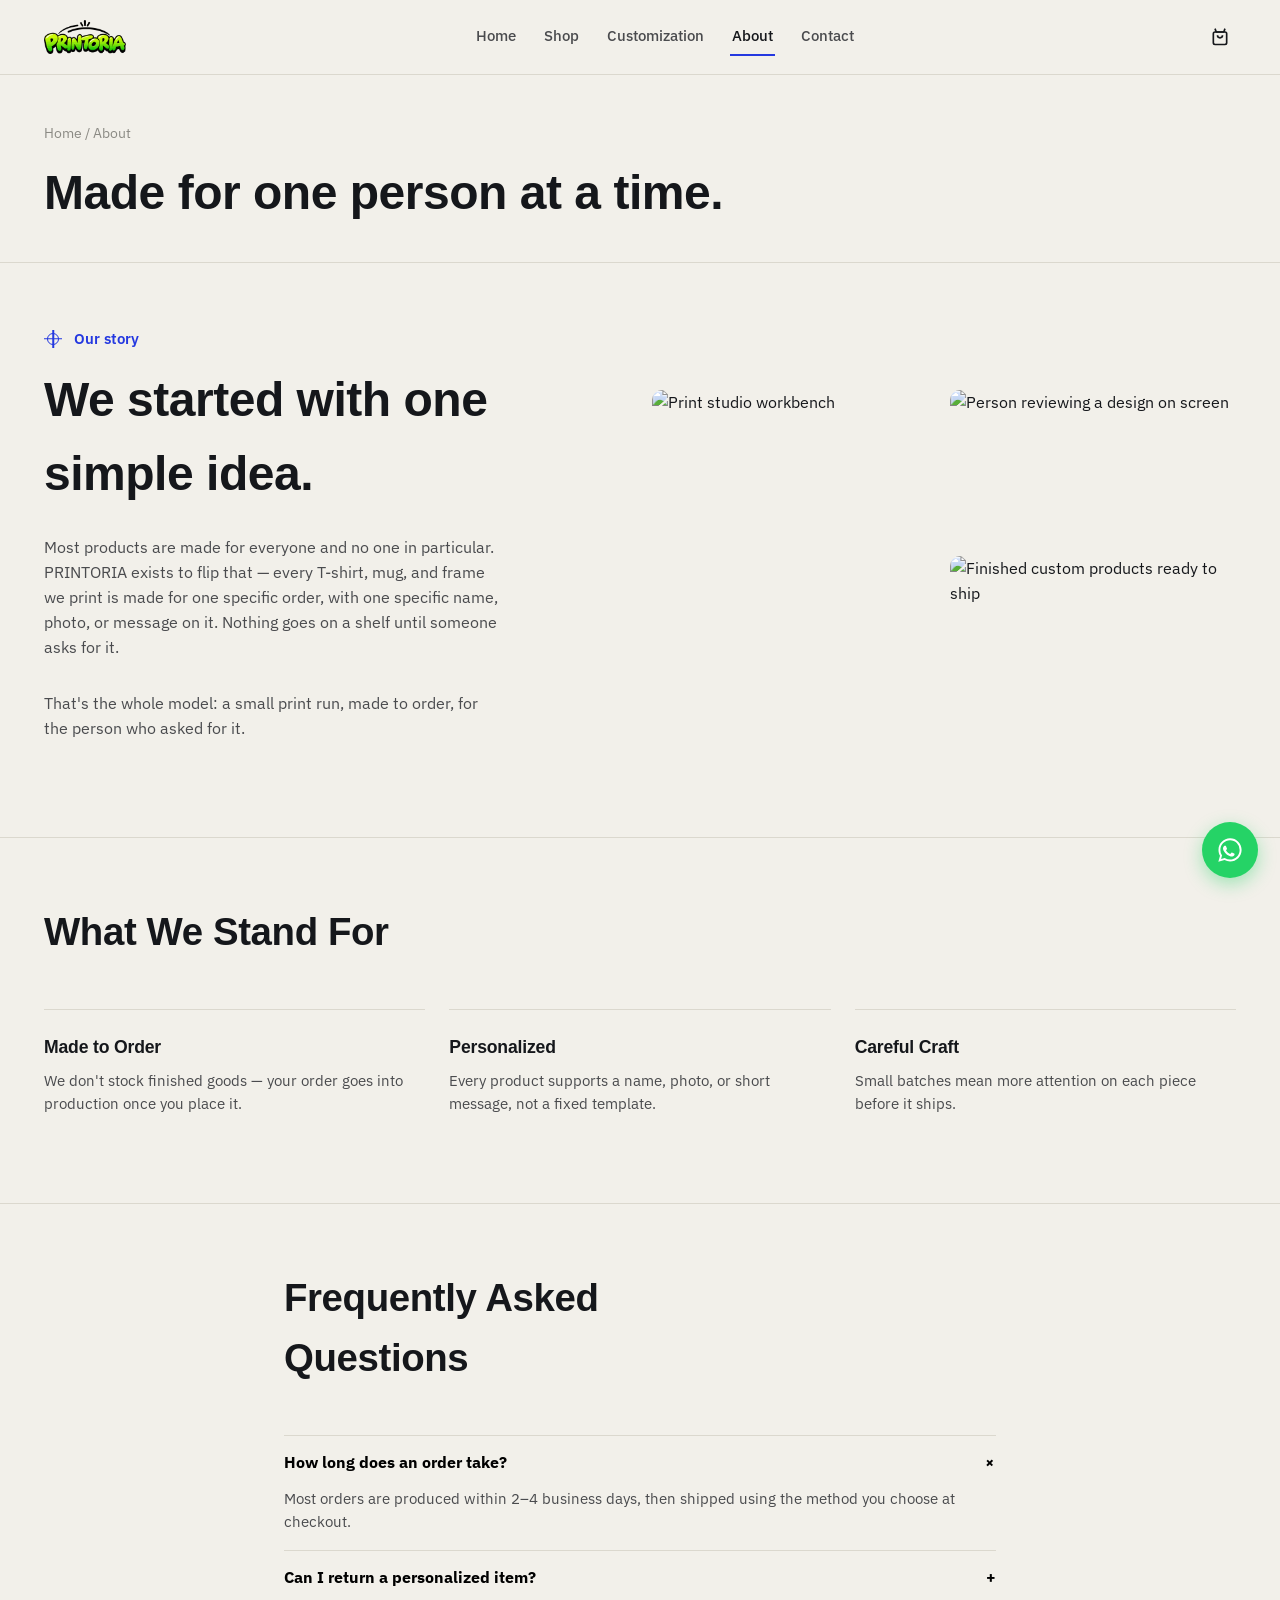
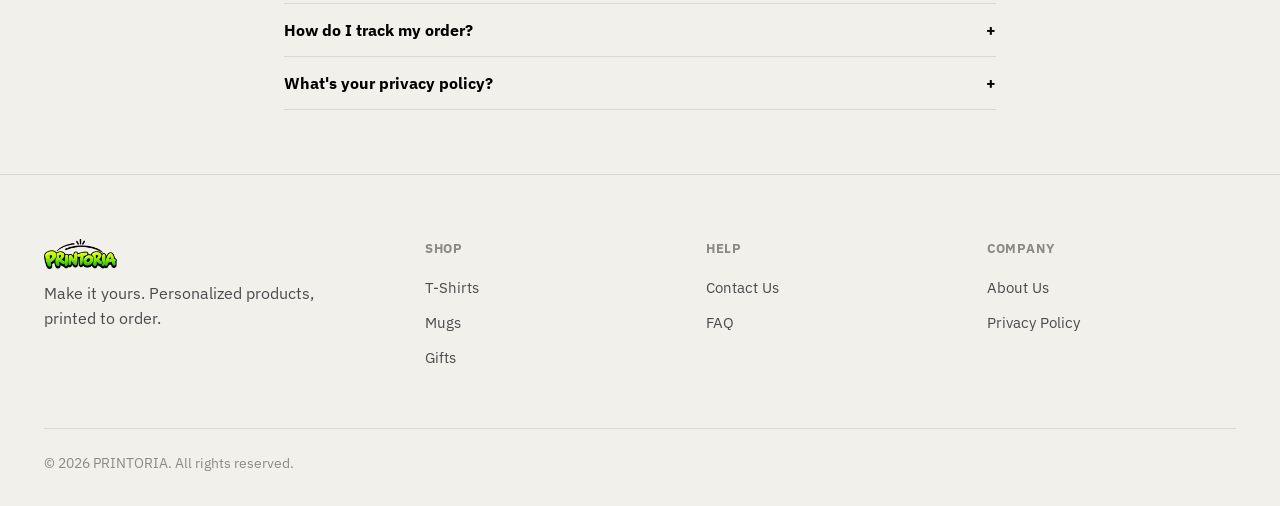
==== commit fc653c33: "finish tshrit" ====
--- a/about.html
+++ b/about.html
@@ -19,7 +19,6 @@
     <nav class="main-nav" aria-label="Primary">
       <a href="index.html">Home</a>
       <a href="shop.html">Shop</a>
-      <a href="shop.html">Categories</a>
       <a href="customize.html">Customization</a>
       <a href="about.html" class="active">About</a>
       <a href="contact.html">Contact</a>
--- a/css/style.css
+++ b/css/style.css
@@ -425,7 +425,15 @@
 .pc-name{ font-size:1rem; font-weight:700; }
 .pc-rating{ display:flex; align-items:center; gap:6px; font-size:0.8rem; color: var(--grey); }
 .pc-rating .stars{ color: var(--stamp); letter-spacing:1px; }
-.pc-desc{ font-size:0.85rem; color: var(--ink-soft); }
+.pc-desc{
+  font-size:0.85rem;
+  color: var(--ink-soft);
+  display: -webkit-box;
+  -webkit-line-clamp: 2;
+  -webkit-box-orient: vertical;
+  overflow: hidden;
+  line-clamp: 2;
+}
 .pc-footer{ display:flex; align-items:center; justify-content:space-between; margin-top:auto; padding-top: var(--space-3); }
 .pc-price{ font-weight:700; font-size:1.05rem; display:flex; flex-direction:column; gap:2px; line-height:1.2; }
 .pc-price .old{ text-decoration: line-through; color: var(--grey); font-weight:400; font-size:0.8rem; margin-right:0; }
@@ -527,7 +535,7 @@
 
 /* ---------- WhatsApp floating button (every page) ---------- */
 .whatsapp-float{
-  position: fixed; left:22px; bottom: calc(22px + env(safe-area-inset-bottom, 0px));
+  position: fixed; right:22px; bottom: calc(22px + env(safe-area-inset-bottom, 0px));
   width:56px; height:56px; border-radius:50%; background:#25D366; color:#fff;
   display:flex; align-items:center; justify-content:center; box-shadow: 0 6px 18px rgba(37,211,102,0.4);
   z-index: 900; transition: transform .15s ease, box-shadow .15s ease;
@@ -535,7 +543,7 @@
 .whatsapp-float:hover{ transform: translateY(-2px) scale(1.04); box-shadow: 0 8px 22px rgba(37,211,102,0.5); }
 .whatsapp-float svg{ display:block; }
 @media (max-width:900px){
-  .whatsapp-float{ width:50px; height:50px; left:16px; bottom: calc(16px + env(safe-area-inset-bottom, 0px)); }
+  .whatsapp-float{ width:50px; height:50px; right:16px; bottom: calc(16px + env(safe-area-inset-bottom, 0px)); }
 }
 /* customize.html pins a Print Sides bar to the bottom on mobile — keep the bubble clear of it */
 body.app-page .whatsapp-float{ bottom: calc(148px + env(safe-area-inset-bottom, 0px)); }
@@ -548,6 +556,23 @@
 }
 .btn-whatsapp:hover{ background:#1DA851; border-color:#1DA851; color:#fff; }
 .btn-whatsapp svg{ flex-shrink:0; }
+
+/* Download-design format menu (Studio topbar + cart items) */
+.download-menu-wrap{ position:relative; display:inline-block; }
+.download-menu{
+  position:absolute; top:calc(100% + 6px); right:0; z-index:60;
+  background:var(--paper-raised); border:1px solid var(--line); border-radius:var(--radius-m);
+  box-shadow:0 10px 28px rgba(21,23,27,0.16); min-width:190px; overflow:hidden; display:none;
+}
+.download-menu.open{ display:block; }
+.download-menu button{
+  display:block; width:100%; text-align:left; padding:10px 14px; background:none; border:none;
+  border-bottom:1px solid var(--line); font:inherit; font-size:14px; color:var(--ink); cursor:pointer;
+}
+.download-menu button:last-child{ border-bottom:none; }
+.download-menu button:hover{ background:var(--paper-dark); }
+.download-menu button small{ display:block; color:var(--grey); font-size:12px; margin-top:2px; }
+.ci-download-wrap{ display:inline-block; position:relative; }
 
 
 /* ---------- Page hero (interior pages) ---------- */
@@ -711,6 +736,7 @@
 .accordion-item.open .chev{ transform: rotate(45deg); }
 .accordion-body{ max-height:0; overflow:hidden; transition: max-height .25s ease; color: var(--ink-soft); font-size:0.92rem; }
 .accordion-item.open .accordion-body{ padding-bottom: var(--space-4); }
+.size-guide-img{ display:block; width:100%; max-width:340px; height:auto; border-radius: var(--radius-m); border:1px solid var(--line); margin-top: var(--space-3); }
 
 @media (max-width:900px){ .product-detail{ grid-template-columns:1fr; } }
 
@@ -824,6 +850,8 @@
 .ci-opts{ font-size:0.85rem; color: var(--grey); margin-bottom:8px; }
 .ci-remove{ background:none; border:none; color: var(--grey); font-size:0.85rem; text-decoration:underline; }
 .ci-remove:hover{ color: var(--stamp); }
+.ci-download{ background:none; border:none; color: var(--grey); font-size:0.85rem; text-decoration:underline; margin-left:14px; }
+.ci-download:hover{ color: var(--cobalt); }
 .ci-price{ text-align:right; font-weight:700; }
 .summary-card{ background: var(--paper-raised); border:1px solid var(--line); border-radius: var(--radius-m); padding: var(--space-6); position:sticky; top:100px; }
 .summary-row{ display:flex; justify-content:space-between; margin-bottom: var(--space-3); font-size:0.95rem; color: var(--ink-soft); }
@@ -1037,7 +1065,7 @@
   padding-right: max(var(--space-5), env(safe-area-inset-right));
 }
 .site-footer{ padding-bottom: calc(var(--space-6) + env(safe-area-inset-bottom)); }
-#toast{ bottom: calc(24px + env(safe-area-inset-bottom)); }
+#toast{ bottom: calc(92px + env(safe-area-inset-bottom)); }
 
 /* =========================================================
    1. Ultra-wide screens — let the grid breathe on 2K/4K
@@ -1170,7 +1198,7 @@
   .section-cta .btn{ width: 100%; }
   .footer-bottom{ flex-direction: column; align-items: flex-start; }
 
-  #toast{ left: 16px; right: 16px; bottom: calc(16px + env(safe-area-inset-bottom)); }
+  #toast{ left: 16px; right: 16px; bottom: calc(80px + env(safe-area-inset-bottom)); }
 }
 
 /* =========================================================
@@ -1254,6 +1282,7 @@
   .hamburger{ min-width: 44px; min-height: 44px; }
   .pc-wishlist{ width: 40px; height: 40px; }
   .ci-remove{ padding: 6px 0; }
+  .ci-download{ padding: 6px 0; }
   .accordion-head{ padding: var(--space-4) 0; min-height: 48px; }
 }
 
@@ -1461,6 +1490,25 @@
 .app-drawer-title{ font-size:1.05rem; margin-bottom: var(--space-4); padding-right: var(--space-7); }
 .app-drawer-footnote{ margin-top: var(--space-5); }
 
+.upload-trigger{ display:flex; align-items:center; justify-content:center; gap:8px; cursor:pointer; }
+.upload-library-title{ font-size:0.85rem; text-transform:uppercase; letter-spacing:.04em; color: var(--grey); margin-bottom: var(--space-2); }
+.upload-library-empty{ font-size:0.85rem; color: var(--grey); }
+.upload-library-grid{
+  display:grid; grid-template-columns:repeat(3, 1fr); gap: var(--space-2);
+}
+.upload-lib-item{
+  position:relative; aspect-ratio:1; border-radius:var(--radius-s); overflow:hidden;
+  border:1px solid var(--line); background: var(--paper-dark); padding:0;
+}
+.upload-lib-item img{ width:100%; height:100%; object-fit:cover; display:block; cursor:pointer; }
+.upload-lib-item:hover{ border-color: var(--cobalt); }
+.upload-lib-remove{
+  position:absolute; top:3px; right:3px; width:20px; height:20px; border-radius:999px; border:none;
+  background:rgba(21,23,27,0.65); color:#fff; font-size:13px; line-height:1; cursor:pointer;
+  display:flex; align-items:center; justify-content:center;
+}
+.upload-lib-remove:hover{ background: var(--stamp); }
+
 .cz-card-mini{
   display:flex; gap: var(--space-3); align-items:center; padding: var(--space-4) 0; margin-bottom: var(--space-4);
   border-top:1px solid var(--line); border-bottom:1px solid var(--line);
